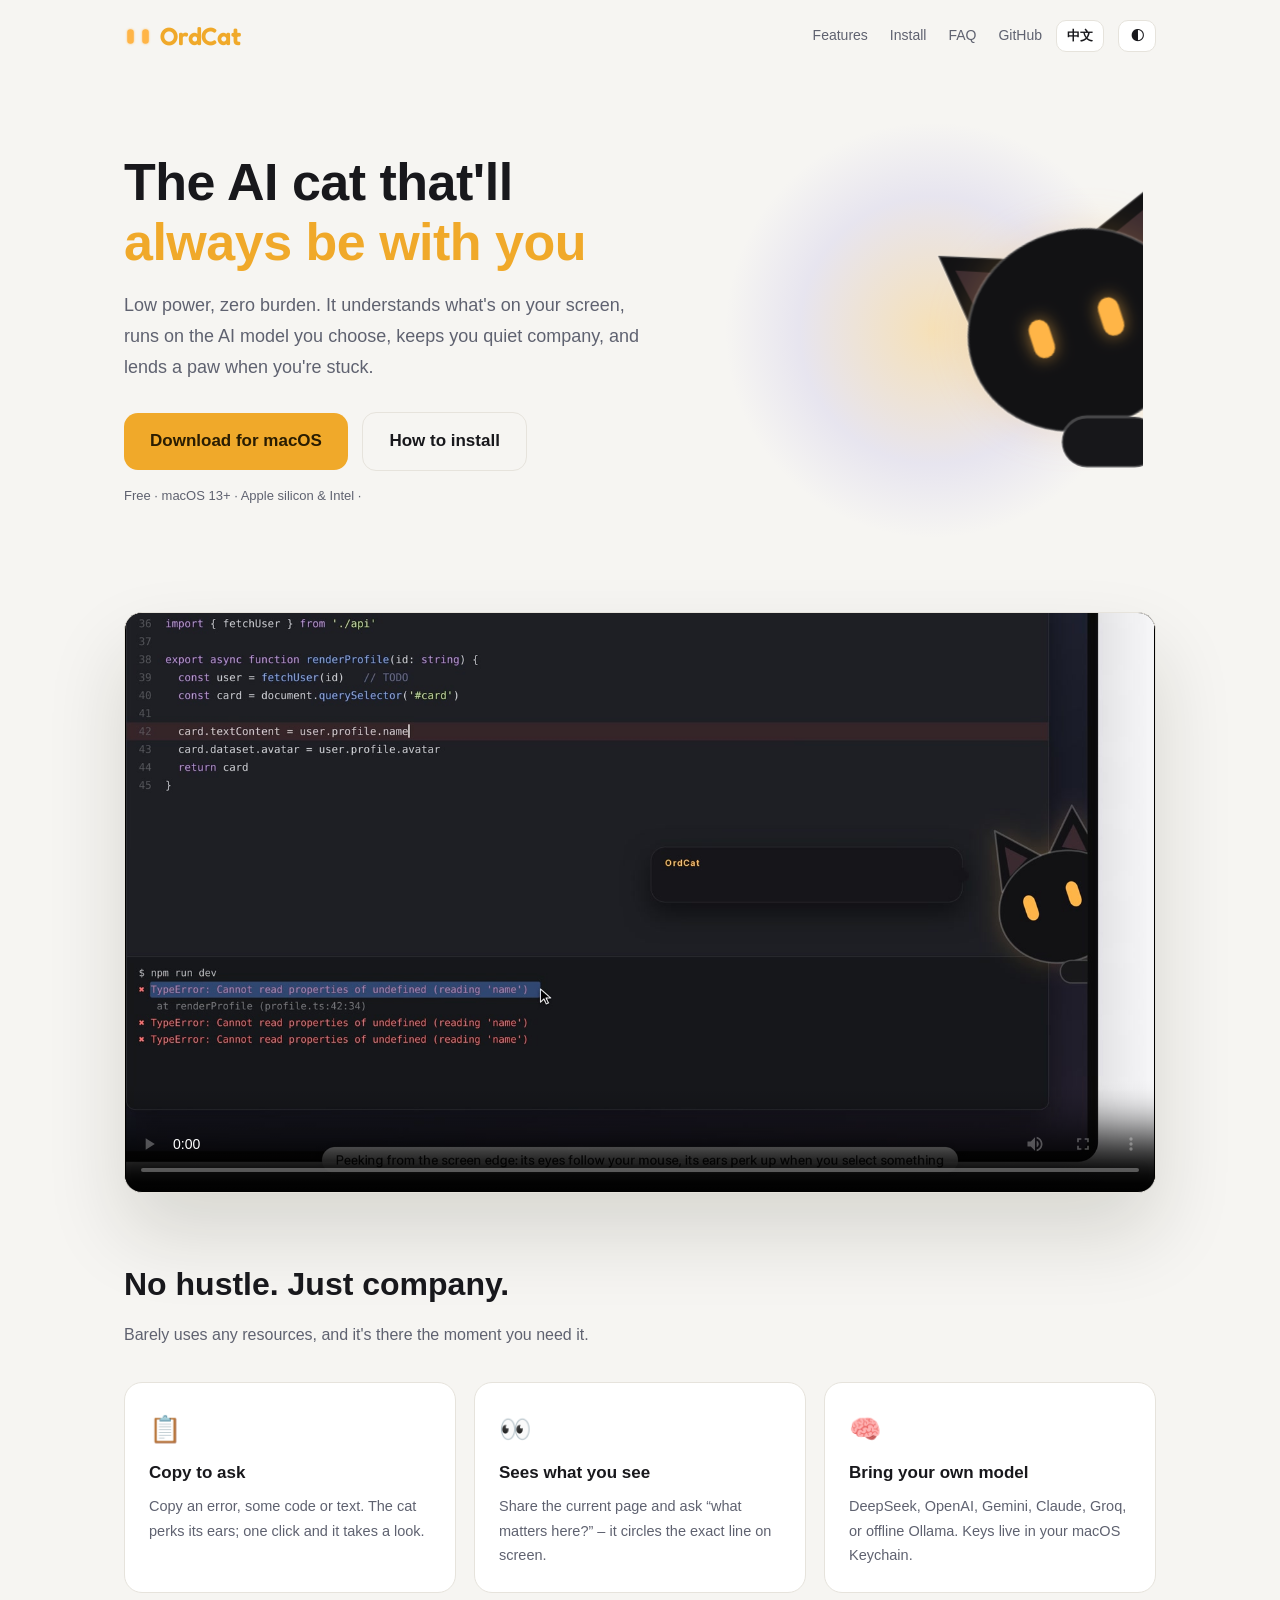
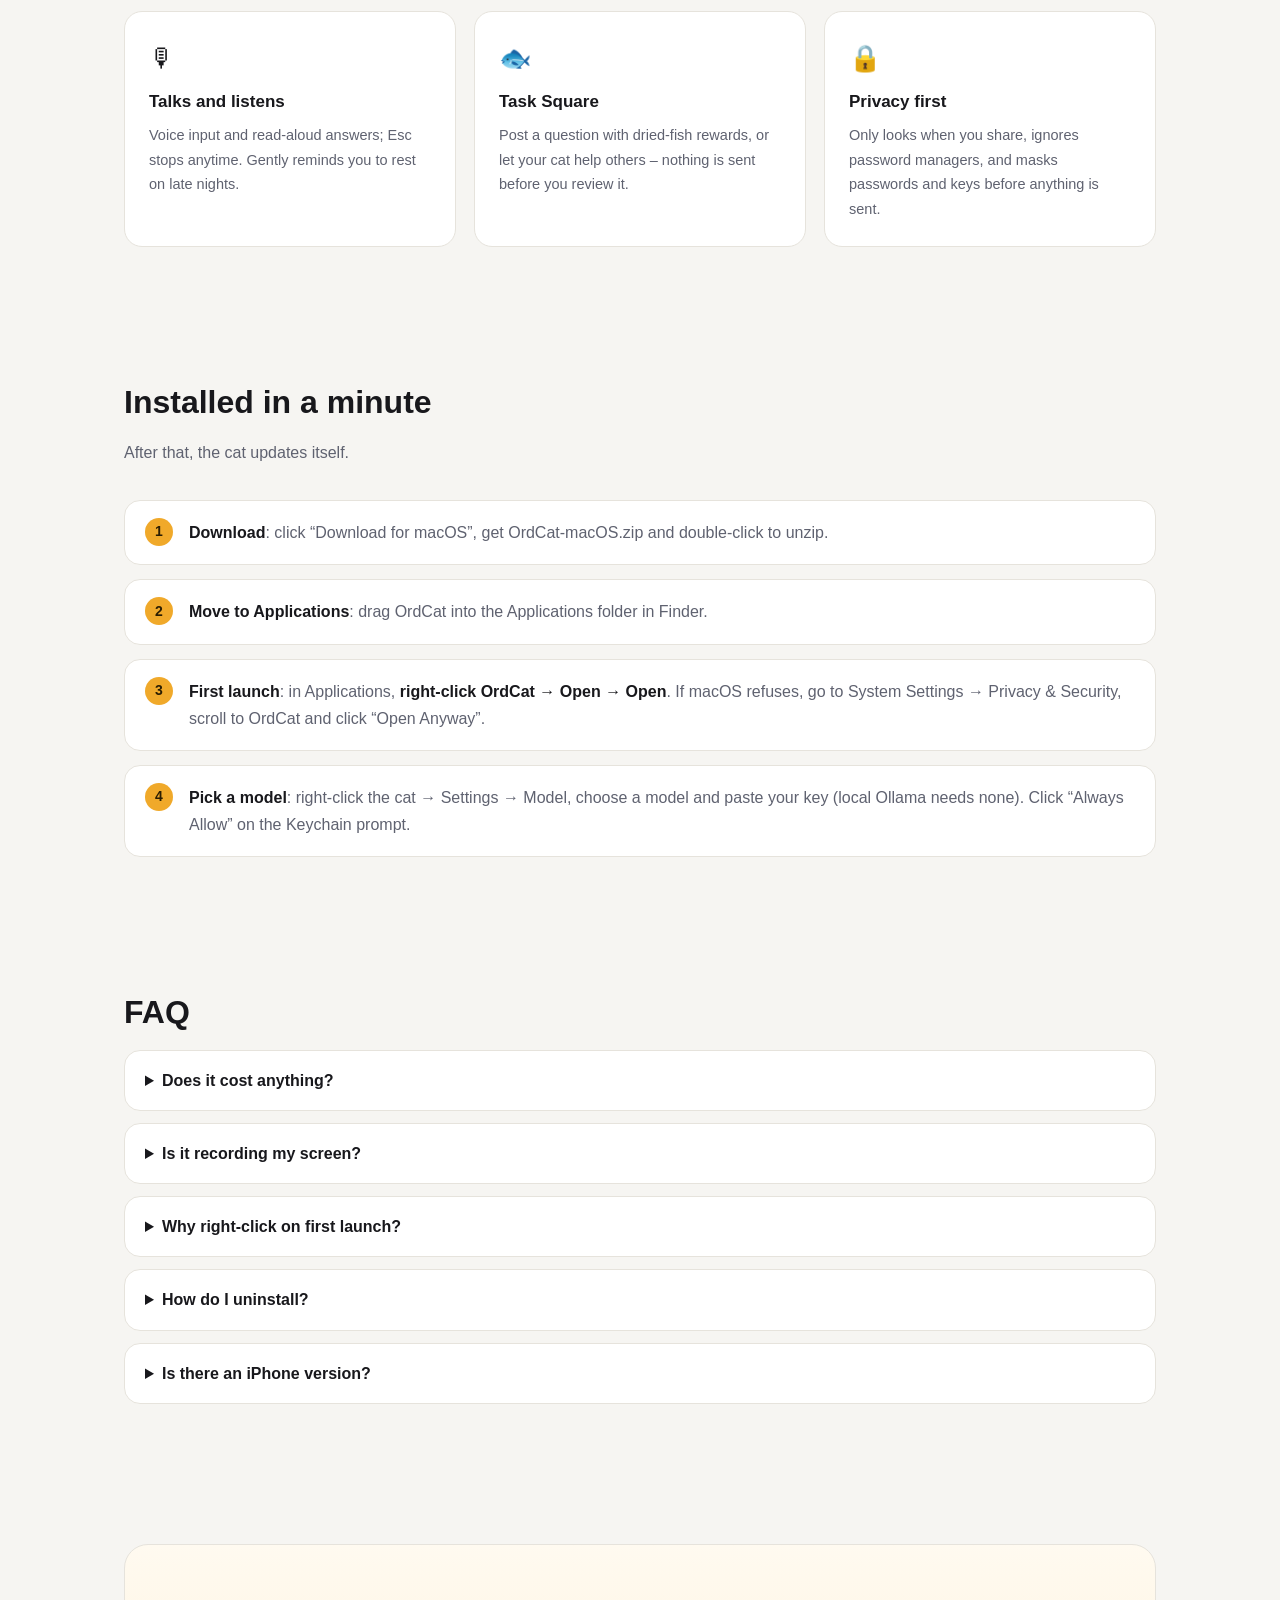
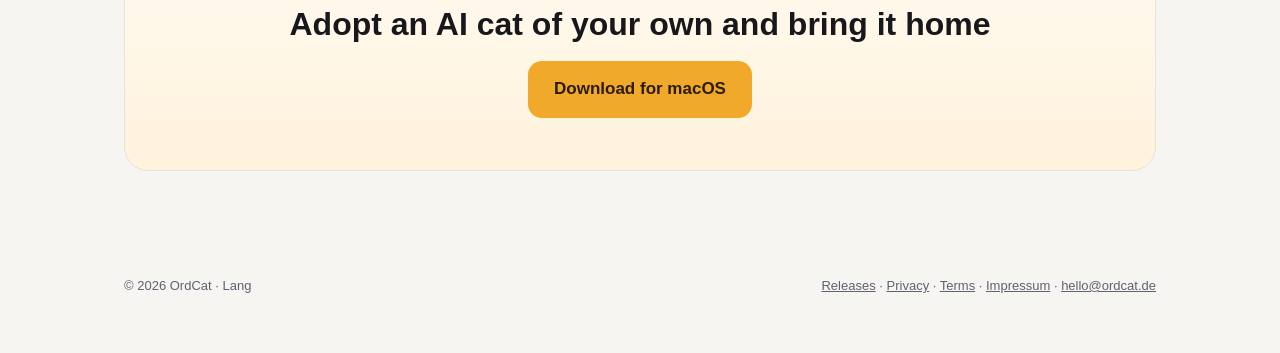
==== index.html @ ef7ad008 "Site: new zh section copy" ====
<!doctype html>
<html lang="zh-CN" data-theme="dark">
<head>
<meta charset="utf-8">
<meta name="viewport" content="width=device-width, initial-scale=1">
<title>OrdCat</title>
<meta name="description" content="OrdCat 序数猫是一只窝在 Mac 屏幕边上的 AI 小黑猫：低能耗、零负担，看你所看，用你自己的 AI 模型安静陪你。">
<link rel="icon" href="logo.svg" type="image/svg+xml"><link rel="icon" href="favicon.png" sizes="64x64">
<link rel="apple-touch-icon" href="icon.png">
<meta property="og:title" content="OrdCat">
<meta property="og:description" content="The AI cat that keeps you company. Low power, no burden, your own model.">
<meta property="og:image" content="https://ordcat.de/logo-1024.png">
<script src="theme.js"></script>
<style>
@font-face{font-family:Fredoka;src:url(fredoka.woff2) format("woff2");font-weight:300 700;font-display:swap}
@font-face{font-family:KuaiLe;src:url(kuaile-logo.woff2) format("woff2");font-display:swap}
:root,[data-theme=dark]{--bg:#0d0e14;--card:#161822;--line:#262938;--fg:#eceef5;--mute:#9aa0b4;--amber:#f5b53d;--ink:#1a1405;--shadow:rgba(0,0,0,.45);--cta1:#171a26;--cta2:#11121a;--glow1:rgba(245,181,61,.26);--glow2:rgba(120,110,190,.16)}
[data-theme=light]{--bg:#f6f5f2;--card:#ffffff;--line:#e6e3dc;--fg:#18181c;--mute:#5f6270;--amber:#f0a92a;--ink:#2a1d02;--shadow:rgba(30,25,10,.14);--cta1:#fffaf0;--cta2:#fff3dc;--glow1:rgba(245,181,61,.32);--glow2:rgba(140,130,220,.14)}
*{box-sizing:border-box}html{scroll-behavior:smooth}
body{margin:0;background:var(--bg);color:var(--fg);font:16px/1.7 -apple-system,BlinkMacSystemFont,"PingFang SC","Hiragino Sans GB","Microsoft YaHei",sans-serif;-webkit-font-smoothing:antialiased;transition:background .3s,color .3s}
a{color:inherit}
.wrap{max-width:1080px;margin:0 auto;padding:0 24px}
nav{display:flex;align-items:center;justify-content:space-between;height:72px}
.brand{display:flex;align-items:center;gap:10px;text-decoration:none}
.brand img{width:34px;height:34px;border-radius:9px}.brand img.eyes{width:auto;height:21px;border-radius:0;margin-right:-2px}
.brand .wm{font-family:Fredoka,sans-serif;font-weight:600;font-size:25px;color:var(--amber);letter-spacing:-.2px;line-height:1}
.brand .cn{font-family:KuaiLe,sans-serif;font-size:14px;color:var(--mute);letter-spacing:2px;margin-left:2px;line-height:1;padding-top:4px}
nav .links{display:flex;align-items:center}
nav .links a{color:var(--mute);text-decoration:none;margin-left:22px;font-size:14px}
nav .links a:hover{color:var(--fg)}
.tg{margin-left:14px;height:32px;min-width:38px;padding:0 10px;border-radius:10px;border:1px solid var(--line);background:var(--card);color:var(--fg);font:600 13px/30px -apple-system,sans-serif;cursor:pointer}
.tg:hover{border-color:var(--amber)}
.hero{display:grid;grid-template-columns:1.1fr .9fr;gap:40px;align-items:center;padding:48px 0 72px}
h1{font-size:52px;line-height:1.15;margin:0 0 18px;letter-spacing:-.5px}
h1 em{font-style:normal;color:var(--amber)}
.sub{color:var(--mute);font-size:18px;margin:0 0 30px;max-width:520px}
.btn{display:inline-flex;align-items:center;gap:10px;background:var(--amber);color:var(--ink);font-weight:700;padding:14px 26px;border-radius:14px;text-decoration:none;font-size:17px;transition:transform .15s}
.btn:hover{transform:translateY(-2px)}
.btn.ghost{background:transparent;color:var(--fg);border:1px solid var(--line);font-weight:600}
.meta{color:var(--mute);font-size:13px;margin-top:14px}
/* live cat — same geometry and colors as the app's CatView, peeking from the screen edge */
.stage{position:relative;justify-self:center;width:100%;max-width:420px;aspect-ratio:1;cursor:pointer;user-select:none;-webkit-user-select:none;clip-path:inset(-200px 0 -200px -400px)}
.stage:before{content:"";position:absolute;inset:0;border-radius:50%;background:radial-gradient(circle,var(--glow1) 0%,var(--glow2) 45%,transparent 70%)}
#cat{position:absolute;inset:0;width:100%;height:100%;overflow:visible}
#rig{will-change:transform}
#cat .ear{transition:transform .5s cubic-bezier(.3,1.7,.5,1)}
#earL{transform-origin:-44px -28px;transform:rotate(-20.63deg) scaleY(.8)}
#earR{transform-origin:44px -28px;transform:rotate(20.63deg) scaleY(.8)}
.perk #earL,.perk #earR{transform:rotate(0) scaleY(1.15)}
#excl{position:absolute;width:34px;height:34px;border-radius:50%;background:#ffb547;color:#000;font:900 22px/34px -apple-system,"SF Pro",system-ui,sans-serif;text-align:center;opacity:0;transform:scale(.4);transition:opacity .25s,transform .35s cubic-bezier(.3,1.7,.5,1)}
.perk #excl{opacity:1;transform:scale(1)}
#say{position:absolute;white-space:nowrap;background:rgba(22,22,26,.95);color:#fff;font-size:15px;padding:10px 16px;border-radius:14px;opacity:0;transform:translateY(8px);transition:all .3s;pointer-events:none;box-shadow:0 10px 30px rgba(0,0,0,.3),inset 0 0 0 1px rgba(255,255,255,.08)}
#say.on{opacity:1;transform:translateY(0)}
.shot{border-radius:18px;border:1px solid var(--line);width:100%;display:block;box-shadow:0 40px 80px var(--shadow)}
section{padding:64px 0}
.demo{display:block;width:100%;border-radius:18px;border:1px solid var(--line);background:#000;aspect-ratio:16/9}
h2{font-size:32px;margin:0 0 10px}
.lead{color:var(--mute);margin:0 0 34px}
.grid{display:grid;grid-template-columns:repeat(3,1fr);gap:18px}
.f{background:var(--card);border:1px solid var(--line);border-radius:18px;padding:24px}
.f b{display:block;font-size:17px;margin:8px 0 6px}
.f p{margin:0;color:var(--mute);font-size:14.5px}
.f .i{font-size:26px}
ol.steps{counter-reset:s;list-style:none;padding:0;margin:0;display:grid;gap:14px}
ol.steps li{counter-increment:s;background:var(--card);border:1px solid var(--line);border-radius:16px;padding:18px 20px 18px 64px;position:relative;color:var(--mute)}
ol.steps li b{color:var(--fg)}
ol.steps li:before{content:counter(s);position:absolute;left:20px;top:17px;width:28px;height:28px;border-radius:50%;background:var(--amber);color:var(--ink);font-weight:700;display:grid;place-items:center;font-size:14px}
details{background:var(--card);border:1px solid var(--line);border-radius:16px;padding:16px 20px;margin-bottom:12px}
summary{cursor:pointer;font-weight:600}
details p{color:var(--mute);margin:10px 0 0}
.cta{text-align:center;background:linear-gradient(180deg,var(--cta1),var(--cta2));border:1px solid var(--line);border-radius:24px;padding:52px 24px}
footer{color:var(--mute);font-size:13px;padding:40px 0 56px;display:flex;justify-content:space-between;flex-wrap:wrap;gap:12px}
footer a{color:var(--mute)}
@media(max-width:820px){.hero{grid-template-columns:1fr;text-align:center;padding-top:16px}.sub{margin-left:auto;margin-right:auto}.stage{max-width:300px;order:-1}h1{font-size:38px}.grid{grid-template-columns:1fr}nav .links a{display:none}.brand .cn{display:none}}
[data-lang=en] .cl-sub{display:none}
</style>
</head>
<body>
<div class="wrap">
<nav>
  <a class="brand" href="#"><img class="eyes" src="eyes.svg" alt="OrdCat"><span class="wm">OrdCat</span></a>
  <div class="links"><a href="#features" data-i="nav1">功能</a><a href="#install" data-i="nav2">安装</a><a href="#faq" data-i="nav3">常见问题</a><a href="https://github.com/langideas/OrdCat">GitHub</a>
    <button class="tg" id="langBtn" onclick="ocToggleLang()">EN</button><button class="tg" id="themeBtn" onclick="ocCycleTheme()">◐</button></div>
</nav>

<div class="hero">
  <div>
    <h1 data-i="h1">会永远陪伴你的<br><em>AI 小猫</em></h1>
    <p class="sub" data-i="sub">低能耗、零负担。它看得懂你屏幕上的内容，用你自己选的 AI 模型，安静地陪你、在你卡住的时候搭把手。</p>
    <a class="btn" href="https://github.com/langideas/OrdCat/releases/latest/download/OrdCat-macOS.zip" data-i="dl">下载 macOS 版</a>
    <a class="btn ghost" href="#install" style="margin-left:10px" data-i="how">怎么安装</a>
    <div class="meta"><span data-i="meta">免费 · macOS 13 及以上 · Apple 芯片和 Intel 都能用</span> · <span id="ver"></span></div>
  </div>
  <div class="stage" id="stage" aria-label="OrdCat">
    <svg id="cat" viewBox="0 0 300 300">
      <g id="rig">
        <g transform="translate(254 150)">
          <g transform="rotate(-18)">
            <g class="ear" id="earL"><polygon points="-74,-28 -58,-106 -14,-58" fill="#121214" stroke="rgba(255,255,255,.22)" stroke-width="2" stroke-linejoin="round"/><polygon points="-62,-40 -55,-86 -30,-58" fill="#3b2b30"/></g>
            <g class="ear" id="earR"><polygon points="74,-28 58,-106 14,-58" fill="#121214" stroke="rgba(255,255,255,.22)" stroke-width="2" stroke-linejoin="round"/><polygon points="62,-40 55,-86 30,-58" fill="#3b2b30"/></g>
            <ellipse cx="0" cy="0" rx="80" ry="72" fill="#121214" stroke="rgba(255,255,255,.22)" stroke-width="2" style="filter:drop-shadow(0 0 14px rgba(255,181,71,.22))"/>
            <rect id="eyeL" x="-34.5" y="-16" width="15" height="28" rx="7.5" fill="#ffb547" style="filter:drop-shadow(0 0 6px rgba(255,181,71,.6))"/>
            <rect id="eyeR" x="17.5" y="-16" width="15" height="28" rx="7.5" fill="#ffb547" style="filter:drop-shadow(0 0 6px rgba(255,181,71,.6))"/>
          </g>
          <rect x="-12" y="62" width="70" height="36" rx="18" fill="#17171a" stroke="rgba(255,255,255,.22)" stroke-width="2"/>
        </g>
      </g>
    </svg>
    <div id="excl">!</div>
    <div id="say"></div>
  </div>
</div>

<video id="demoVid" class="shot demo" controls playsinline preload="none" poster="demo-zh.jpg"></video>
<script>(function(){var v=document.getElementById('demoVid');window.ocDemoSrc=function(l){return 'OrdCat-demo-'+l+((Math.min(screen.width,screen.height)<900||window.innerWidth<900)?'-1080':'')+'.mp4'};var l=(document.documentElement.lang||'zh').indexOf('en')===0?'en':'zh';v.setAttribute('poster','demo-'+l+'.jpg');v.setAttribute('src',ocDemoSrc(l))})()</script>

<section id="features">
  <h2 data-i="fh">不卷效率 只懂陪伴</h2>
  <p class="lead" data-i="fl">想要的技能它都会 需要的时候它都在</p>
  <div class="grid">
    <div class="f"><span class="i">📋</span><b data-i="f1t">复制就能问</b><p data-i="f1">复制一段报错、代码或文字，小猫竖起耳朵，点一下就帮你看看。</p></div>
    <div class="f"><span class="i">👀</span><b data-i="f2t">看你所看</b><p data-i="f2">把当前页面分享给小猫，问「重点是什么」，它会在屏幕上圈出对应的那一行。</p></div>
    <div class="f"><span class="i">🧠</span><b data-i="f3t">模型你来选</b><p data-i="f3">DeepSeek、OpenAI、Gemini、Claude、Groq，或本地离线的 Ollama，Key 存在系统钥匙串里。</p></div>
    <div class="f"><span class="i">🎙</span><b data-i="f4t">能说会听</b><p data-i="f4">语音输入、朗读回答，Esc 随时停下。熬夜和久坐时会轻声提醒你休息。</p></div>
    <div class="f"><span class="i">🐟</span><b data-i="f5t">任务广场</b><p data-i="f5">把问题发到广场，用小鱼干当奖励；也能让你的小猫帮别人解题，答案你看过才交。</p></div>
    <div class="f"><span class="i">🔒</span><b data-i="f6t">隐私优先</b><p data-i="f6">只在你分享时才看页面，忽略密码管理器的内容，发出去之前自动给密码和 Key 打码。</p></div>
  </div>
</section>

<section id="install">
  <h2 data-i="ih">安装只要一分钟</h2>
  <p class="lead" data-i="il">装好以后，有新版本小猫会自己更新。</p>
  <ol class="steps">
    <li data-i="s1"><b>下载</b>：点上面的「下载 macOS 版」，得到 OrdCat-macOS.zip，双击解压。</li>
    <li data-i="s2"><b>拖进「应用程序」</b>：把 OrdCat 拖到 Finder 左边的「应用程序」文件夹。</li>
    <li data-i="s3"><b>第一次打开</b>：在「应用程序」里<b>右键 OrdCat → 打开 → 打开</b>。如果提示无法打开，去 系统设置 → 隐私与安全性，往下找到 OrdCat，点「仍要打开」。</li>
    <li data-i="s4"><b>设置模型</b>：右键小猫 → 设置 → 模型，选一个模型、填上 Key（本地 Ollama 不需要 Key）。弹出钥匙串提示时点「始终允许」。</li>
  </ol>
</section>

<section id="faq">
  <h2 data-i="qh">常见问题</h2>
  <details><summary data-i="q1">要花钱吗？</summary><p data-i="a1">OrdCat 本身免费。用云端模型的话，按你自己在模型平台的账号计费；用本地 Ollama 完全免费。</p></details>
  <details><summary data-i="q2">它会一直录屏吗？</summary><p data-i="a2">不会。小猫平时不截屏、不录音，只有你主动分享页面时才读取内容。</p></details>
  <details><summary data-i="q3">为什么第一次打开要右键？</summary><p data-i="a3">OrdCat 还没有经过苹果公证，macOS 会多问一句。右键打开一次之后就和普通应用一样了。</p></details>
  <details><summary data-i="q4">怎么卸载？</summary><p data-i="a4">退出 OrdCat（菜单栏 🐈‍⬛ → 退出），把「应用程序」里的 OrdCat 拖进废纸篓即可。</p></details>
  <details><summary data-i="q5">有 iPhone 版吗？</summary><p data-i="a5">在计划中，灵动岛里的小猫会晚一点和大家见面。</p></details>
</section>

<section>
  <div class="cta">
    <h2 data-i="ch">领养一只属于你的 AI 小猫回家</h2>
    <p class="lead cl-sub" data-i="cl">Adopt an AI cat of your own and bring it home.</p>
    <a class="btn" href="https://github.com/langideas/OrdCat/releases/latest/download/OrdCat-macOS.zip" data-i="dl">下载 macOS 版</a>
  </div>
</section>

<footer>
  <span>© 2026 OrdCat · Lang</span>
  <span><a href="https://github.com/langideas/OrdCat/releases" data-i="ft1">更新记录</a> · <a href="privacy.html" data-i="ft2">隐私政策</a> · <a href="terms.html" data-i="ft3">用户协议</a> · <a href="impressum.html">Impressum</a> · <a href="mailto:hello@ordcat.de">hello@ordcat.de</a></span>
</footer>
</div>
<script>
window.OC_I18N={
 __title:"OrdCat",
 __desc:"OrdCat is an AI cat that lives at the edge of your Mac screen: low power, no burden, sees what you see, and keeps you company with the AI model you choose.",
 nav1:"Features",nav2:"Install",nav3:"FAQ",
 h1:"The AI cat that'll<br><em>always be with you</em>",
 sub:"Low power, zero burden. It understands what's on your screen, runs on the AI model you choose, keeps you quiet company, and lends a paw when you're stuck.",
 dl:"Download for macOS",how:"How to install",
 meta:"Free · macOS 13+ · Apple silicon &amp; Intel",
 shotalt:"After you copy an error, the cat offers a hint from the edge of the screen",
 fh:"No hustle. Just company.",fl:"Barely uses any resources, and it's there the moment you need it.",
 f1t:"Copy to ask",f1:"Copy an error, some code or text. The cat perks its ears; one click and it takes a look.",
 f2t:"Sees what you see",f2:"Share the current page and ask “what matters here?” – it circles the exact line on screen.",
 f3t:"Bring your own model",f3:"DeepSeek, OpenAI, Gemini, Claude, Groq, or offline Ollama. Keys live in your macOS Keychain.",
 f4t:"Talks and listens",f4:"Voice input and read-aloud answers; Esc stops anytime. Gently reminds you to rest on late nights.",
 f5t:"Task Square",f5:"Post a question with dried-fish rewards, or let your cat help others – nothing is sent before you review it.",
 f6t:"Privacy first",f6:"Only looks when you share, ignores password managers, and masks passwords and keys before anything is sent.",
 ih:"Installed in a minute",il:"After that, the cat updates itself.",
 s1:"<b>Download</b>: click “Download for macOS”, get OrdCat-macOS.zip and double-click to unzip.",
 s2:"<b>Move to Applications</b>: drag OrdCat into the Applications folder in Finder.",
 s3:"<b>First launch</b>: in Applications, <b>right-click OrdCat → Open → Open</b>. If macOS refuses, go to System Settings → Privacy &amp; Security, scroll to OrdCat and click “Open Anyway”.",
 s4:"<b>Pick a model</b>: right-click the cat → Settings → Model, choose a model and paste your key (local Ollama needs none). Click “Always Allow” on the Keychain prompt.",
 qh:"FAQ",
 q1:"Does it cost anything?",a1:"OrdCat is free. Cloud models bill through your own provider account; local Ollama is completely free.",
 q2:"Is it recording my screen?",a2:"No. The cat doesn't capture your screen or audio in the background – it only reads a page when you share it.",
 q3:"Why right-click on first launch?",a3:"OrdCat isn't notarized by Apple yet, so macOS asks once. After that it opens like any other app.",
 q4:"How do I uninstall?",a4:"Quit OrdCat (menu bar 🐈‍⬛ → Quit) and drag OrdCat from Applications to the Trash.",
 q5:"Is there an iPhone version?",a5:"It's planned – the cat in your Dynamic Island is coming a little later.",
 ch:"Adopt an AI cat of your own and bring it home",
 cl:"领养一只属于你的 AI 小猫回家",
 ft1:"Releases",ft2:"Privacy",ft3:"Terms"
};
// version
fetch('https://api.github.com/repos/langideas/OrdCat/releases/latest').then(r=>r.json()).then(j=>{if(j.tag_name){window._ver=j.tag_name;setVer()}}).catch(()=>{});
function setVer(){var v=document.getElementById('ver');if(!window._ver){v.textContent='';return}v.textContent=(ocLang()==='zh'?'最新 ':'latest ')+window._ver}
document.addEventListener('oc-lang',setVer);

// live cat: same as the app — peeks in from the edge, blinks, eyes follow the pointer (max 9/7 in the cat's frame),
// leans out 22 on hover, ears perk (rotate 0, scaleY 1.15) with "!" on hover / text selection / click
(function(){
  var st=document.getElementById('stage'),svg=document.getElementById('cat'),rig=document.getElementById('rig'),
      eL=document.getElementById('eyeL'),eR=document.getElementById('eyeR'),say=document.getElementById('say'),ex=document.getElementById('excl'),
      hero=document.querySelector('.hero');
  var ox=0,oy=0,tx=0,ty=0,blink=1,perkT=0,sayT=0,hover=false,K=1;
  var px=260,pv=0,ptarget=0; // rig translation (cat units), spring
  var T=18*Math.PI/180;
  var lines={zh:['喵？要我帮你看看吗','我在呢 🐾','今天也辛苦啦','选中文字我就竖耳朵 👂','记得喝口水 🍵'],
             en:['Meow? Need a paw?','I\'m here 🐾','You did great today','Select text and my ears perk up 👂','Sip some water 🍵']};
  function fit(){K=st.clientWidth/300}
  addEventListener('resize',fit);fit();
  function headXY(){var r=svg.getBoundingClientRect();return[r.left+(254+px)*K,r.top+150*K]}
  function place(){var h=headXY(),s=st.getBoundingClientRect();
    ex.style.left=(h[0]-s.left-112*K-17)+'px';ex.style.top=(h[1]-s.top-100*K-17)+'px';
    say.style.right=(s.right-h[0]+120*K)+'px';say.style.top=(h[1]-s.top-20)+'px'}
  function perk(ms){perkT=Math.max(perkT,performance.now()+ms)}
  function speak(){var l=lines[ocLang()]||lines.zh;say.textContent=l[Math.floor(Math.random()*l.length)];say.classList.add('on');sayT=performance.now()+2600;perk(2600)}
  addEventListener('pointermove',function(e){
    var h=headXY(),vx=(e.clientX-h[0])/K,vy=(e.clientY-h[1])/K;
    var lx=vx*Math.cos(T)-vy*Math.sin(T),ly=vx*Math.sin(T)+vy*Math.cos(T); // into the tilted cat's frame
    var d=Math.max(1,Math.hypot(lx,ly)),g=Math.min(1,d/250);tx=lx/d*9*g;ty=ly/d*7*g;
  });
  st.addEventListener('pointerenter',function(){hover=true});
  st.addEventListener('pointerleave',function(){hover=false});
  st.addEventListener('click',speak);
  document.addEventListener('selectionchange',function(){var s=String(getSelection()||'').trim();if(s.length>1)perk(1800)});
  function blinkOnce(){var t0=performance.now();(function b(){var k=(performance.now()-t0)/160;blink=k<1?Math.abs(1-2*k)*.85+.15:1;if(k<1)requestAnimationFrame(b)})()}
  (function sch(){setTimeout(function(){blinkOnce();if(Math.random()<.25)setTimeout(blinkOnce,260);sch()},2200+Math.random()*3800)})();
  var last=performance.now();
  (function loop(now){
    var dt=Math.min(.05,(now-last)/1000);last=now;
    ptarget=hover?-22:0; // spring like CASpringAnimation (damping ~12)
    var acc=170*(ptarget-px)-14*pv;pv+=acc*dt;px+=pv*dt;
    rig.setAttribute('transform','translate('+px.toFixed(2)+' 0)');
    ox+=(tx-ox)*.2;oy+=(ty-oy)*.2;
    var perked=hover||now<perkT;st.classList.toggle('perk',perked);
    var sy=blink*(perked?1.15:1);
    [eL,eR].forEach(function(e,i){var cx=i?25:-27;e.setAttribute('transform','translate('+ox.toFixed(2)+' '+oy.toFixed(2)+') translate('+cx+' -2) scale(1 '+sy.toFixed(3)+') translate('+(-cx)+' 2)')});
    if(now>sayT)say.classList.remove('on');
    place();
    requestAnimationFrame(loop);
  })(last);
})();
</script>
<script>
document.addEventListener('oc-lang',function(e){var v=document.getElementById('demoVid');if(!v)return;var l=e.detail==='en'?'en':'zh';var src=window.ocDemoSrc?ocDemoSrc(l):'OrdCat-demo-'+l+'.mp4';if(v.getAttribute('src')!==src){v.pause();v.setAttribute('poster','demo-'+l+'.jpg');v.setAttribute('src',src);v.load()}});
</script>
</body>
</html>
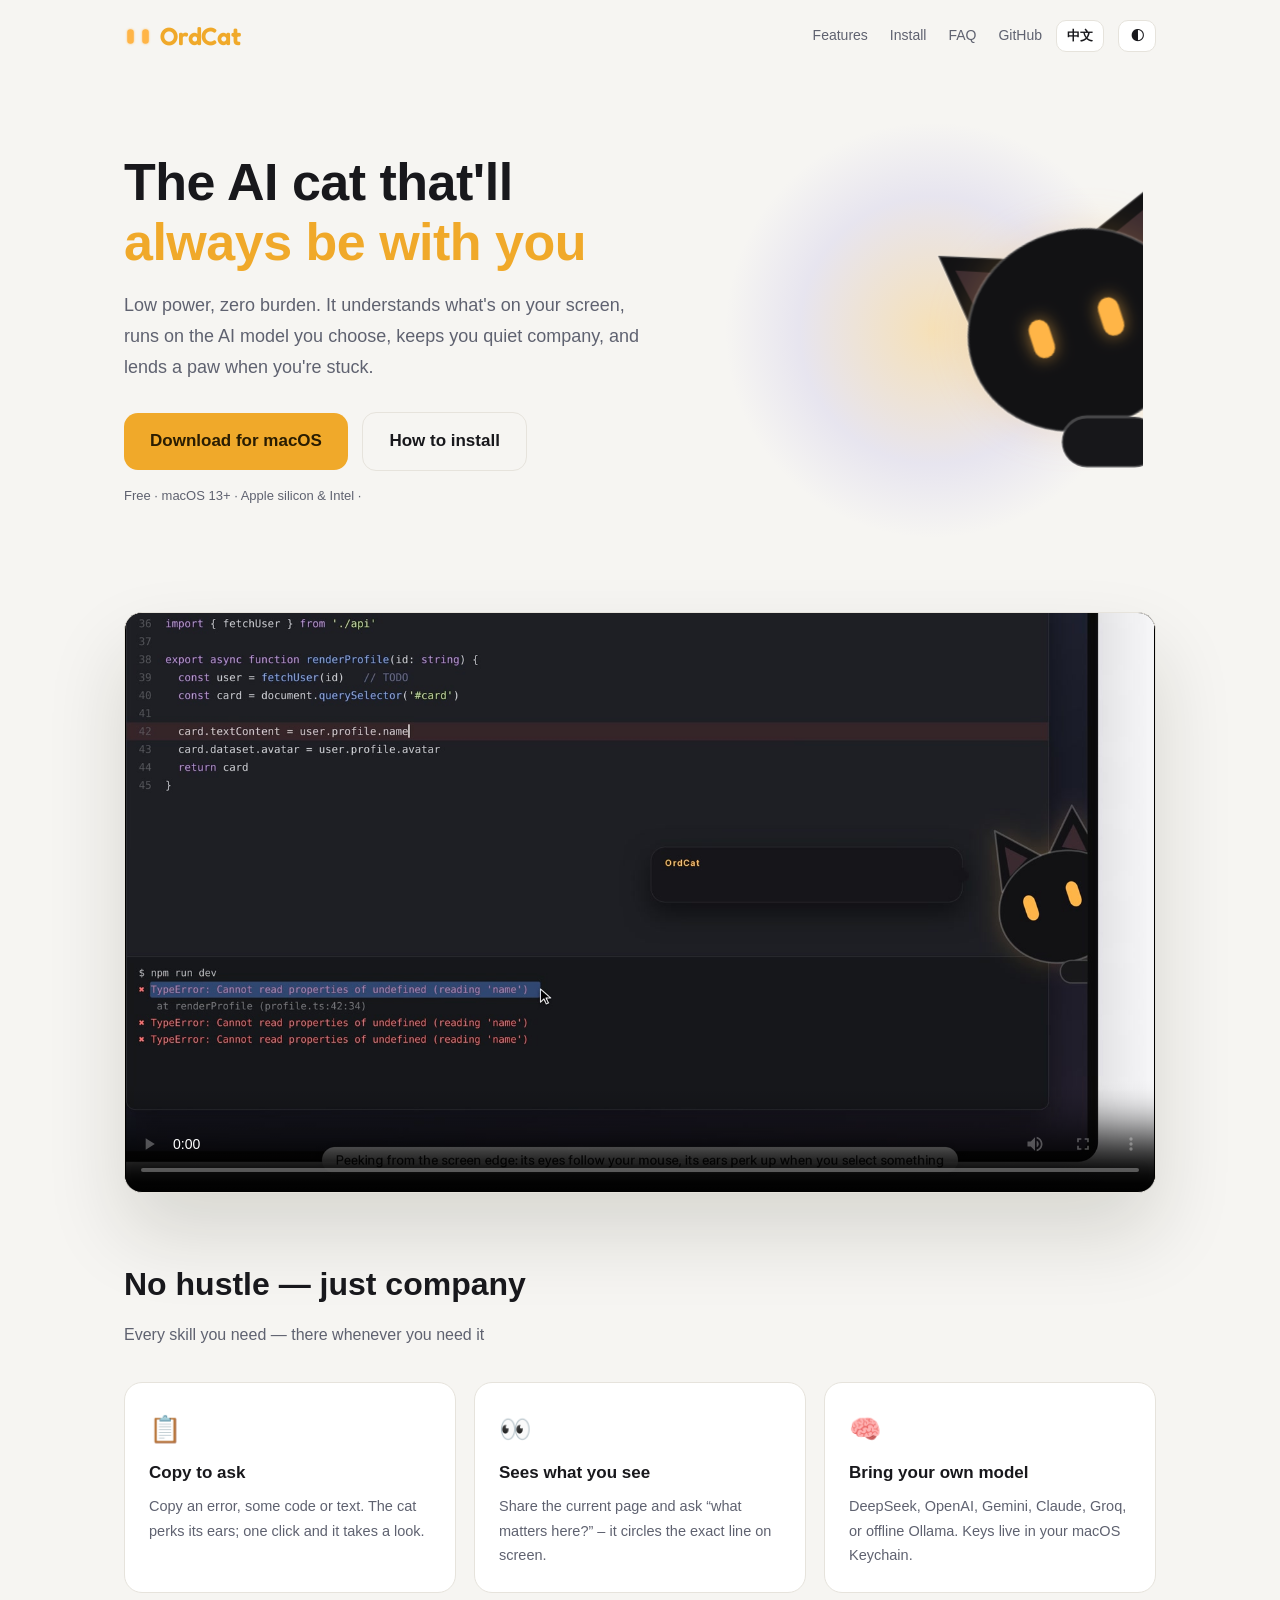
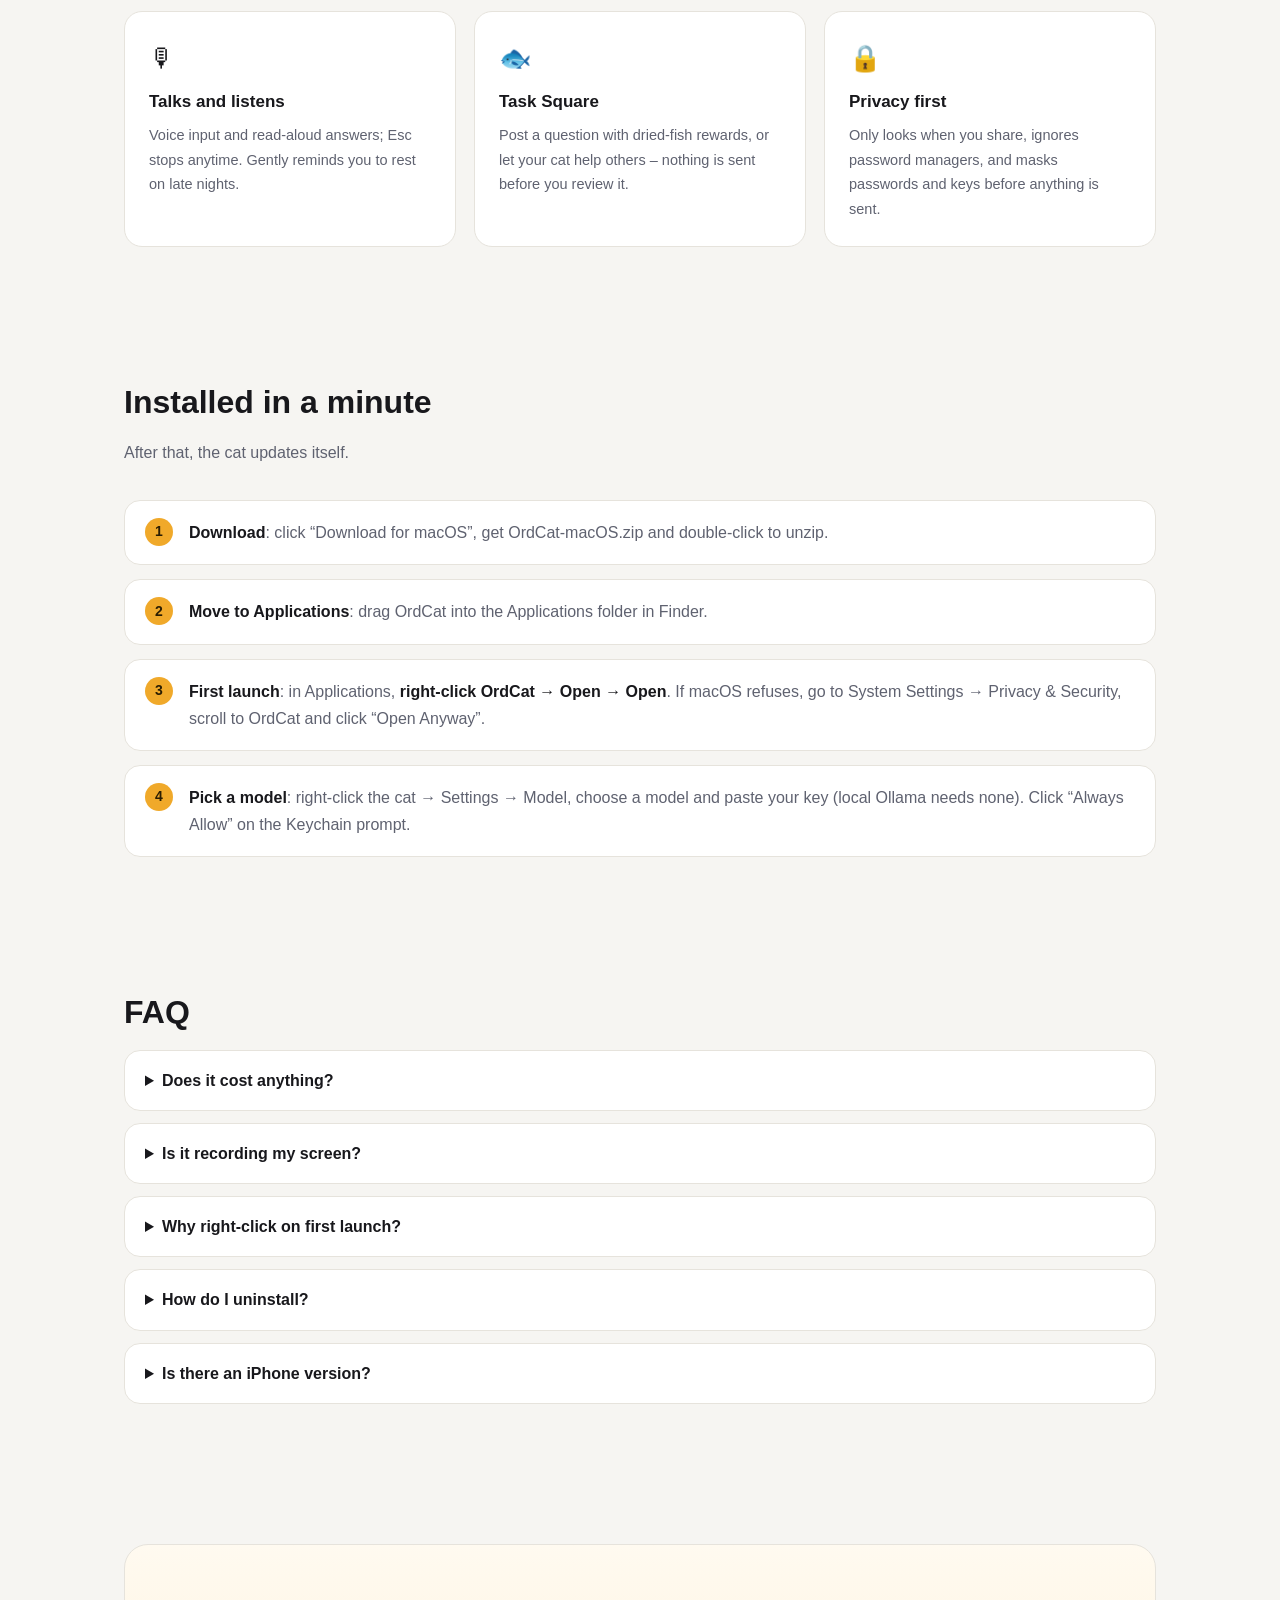
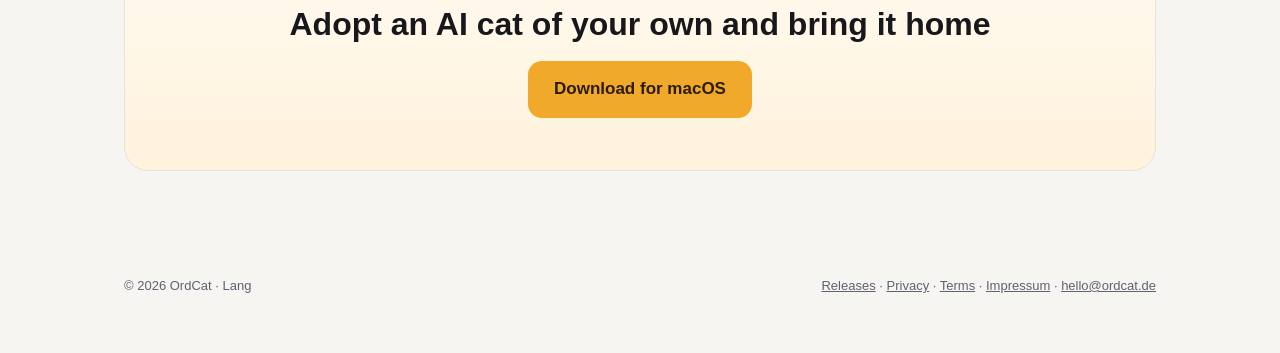
==== commit 42824295: "Site: EN copy matches new zh" ====
--- a/index.html
+++ b/index.html
@@ -170,7 +170,7 @@
  dl:"Download for macOS",how:"How to install",
  meta:"Free · macOS 13+ · Apple silicon &amp; Intel",
  shotalt:"After you copy an error, the cat offers a hint from the edge of the screen",
- fh:"No hustle. Just company.",fl:"Barely uses any resources, and it's there the moment you need it.",
+ fh:"No hustle — just company",fl:"Every skill you need — there whenever you need it",
  f1t:"Copy to ask",f1:"Copy an error, some code or text. The cat perks its ears; one click and it takes a look.",
  f2t:"Sees what you see",f2:"Share the current page and ask “what matters here?” – it circles the exact line on screen.",
  f3t:"Bring your own model",f3:"DeepSeek, OpenAI, Gemini, Claude, Groq, or offline Ollama. Keys live in your macOS Keychain.",
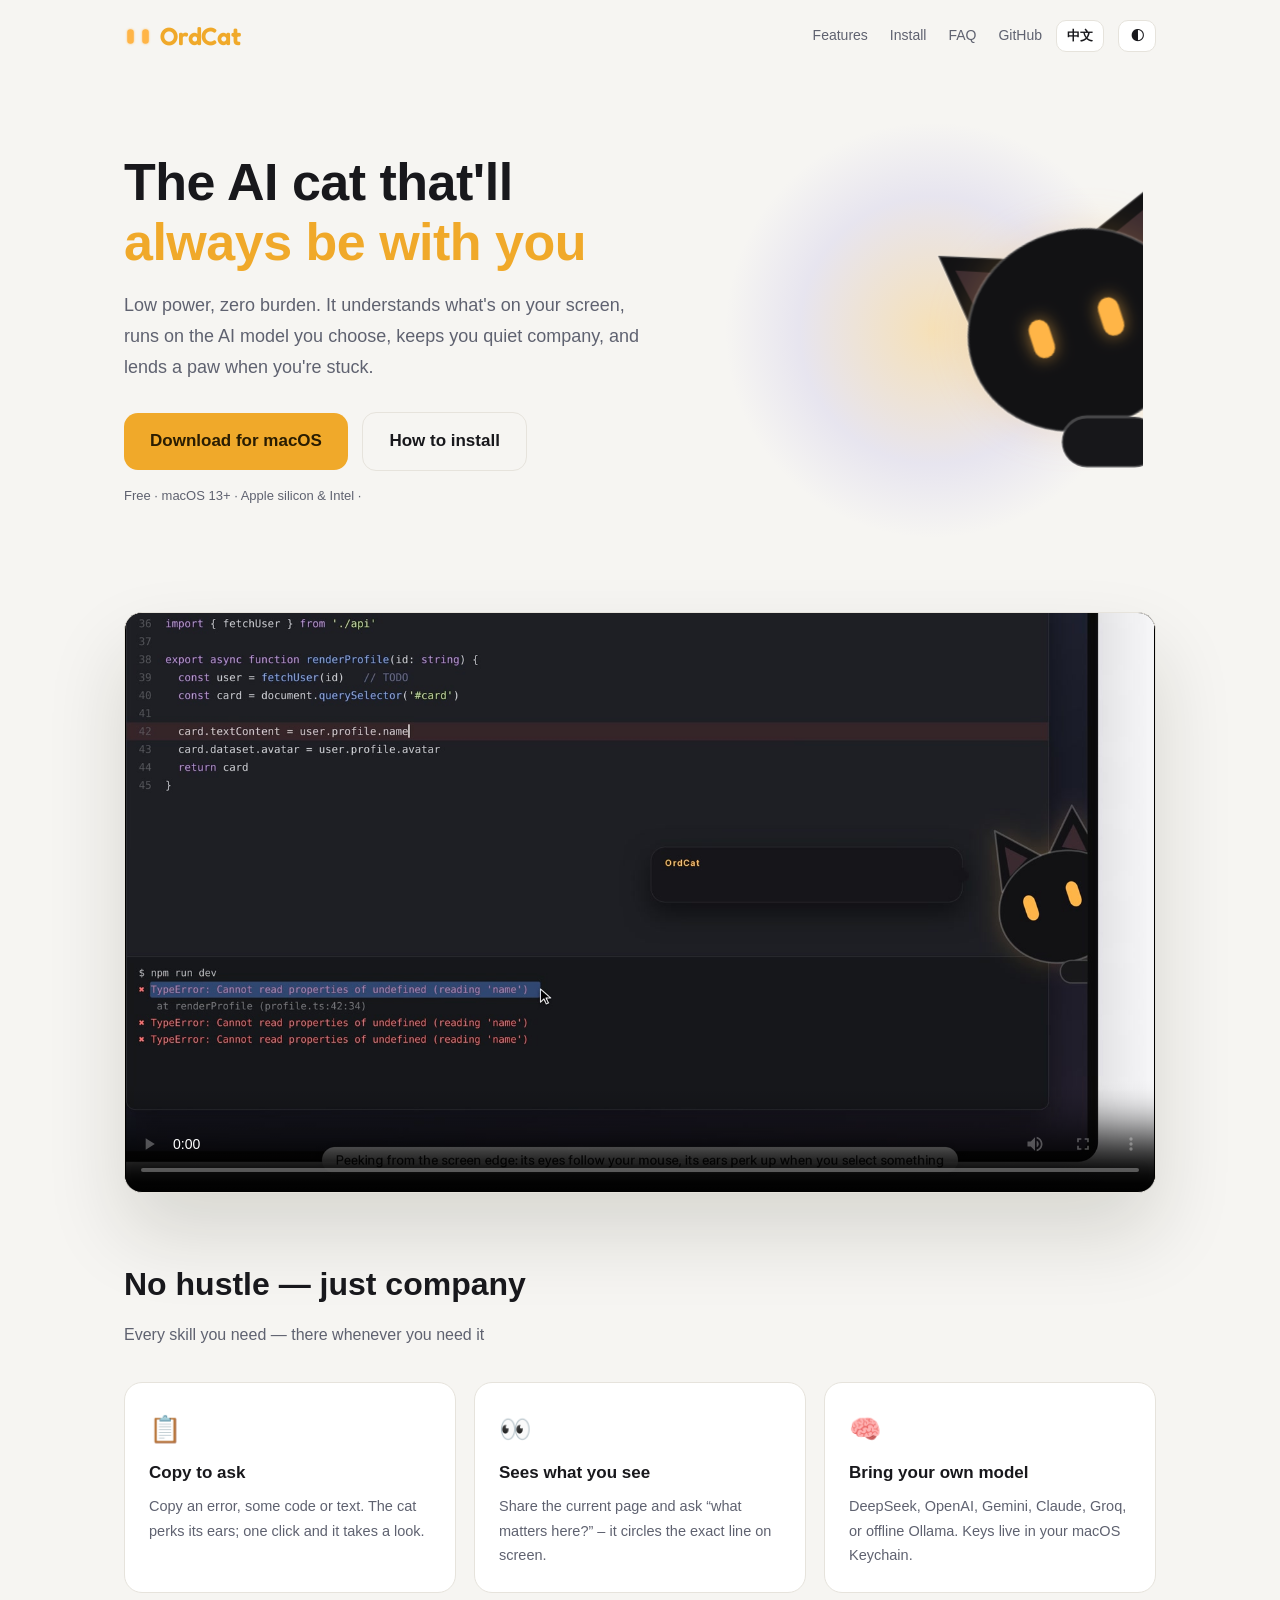
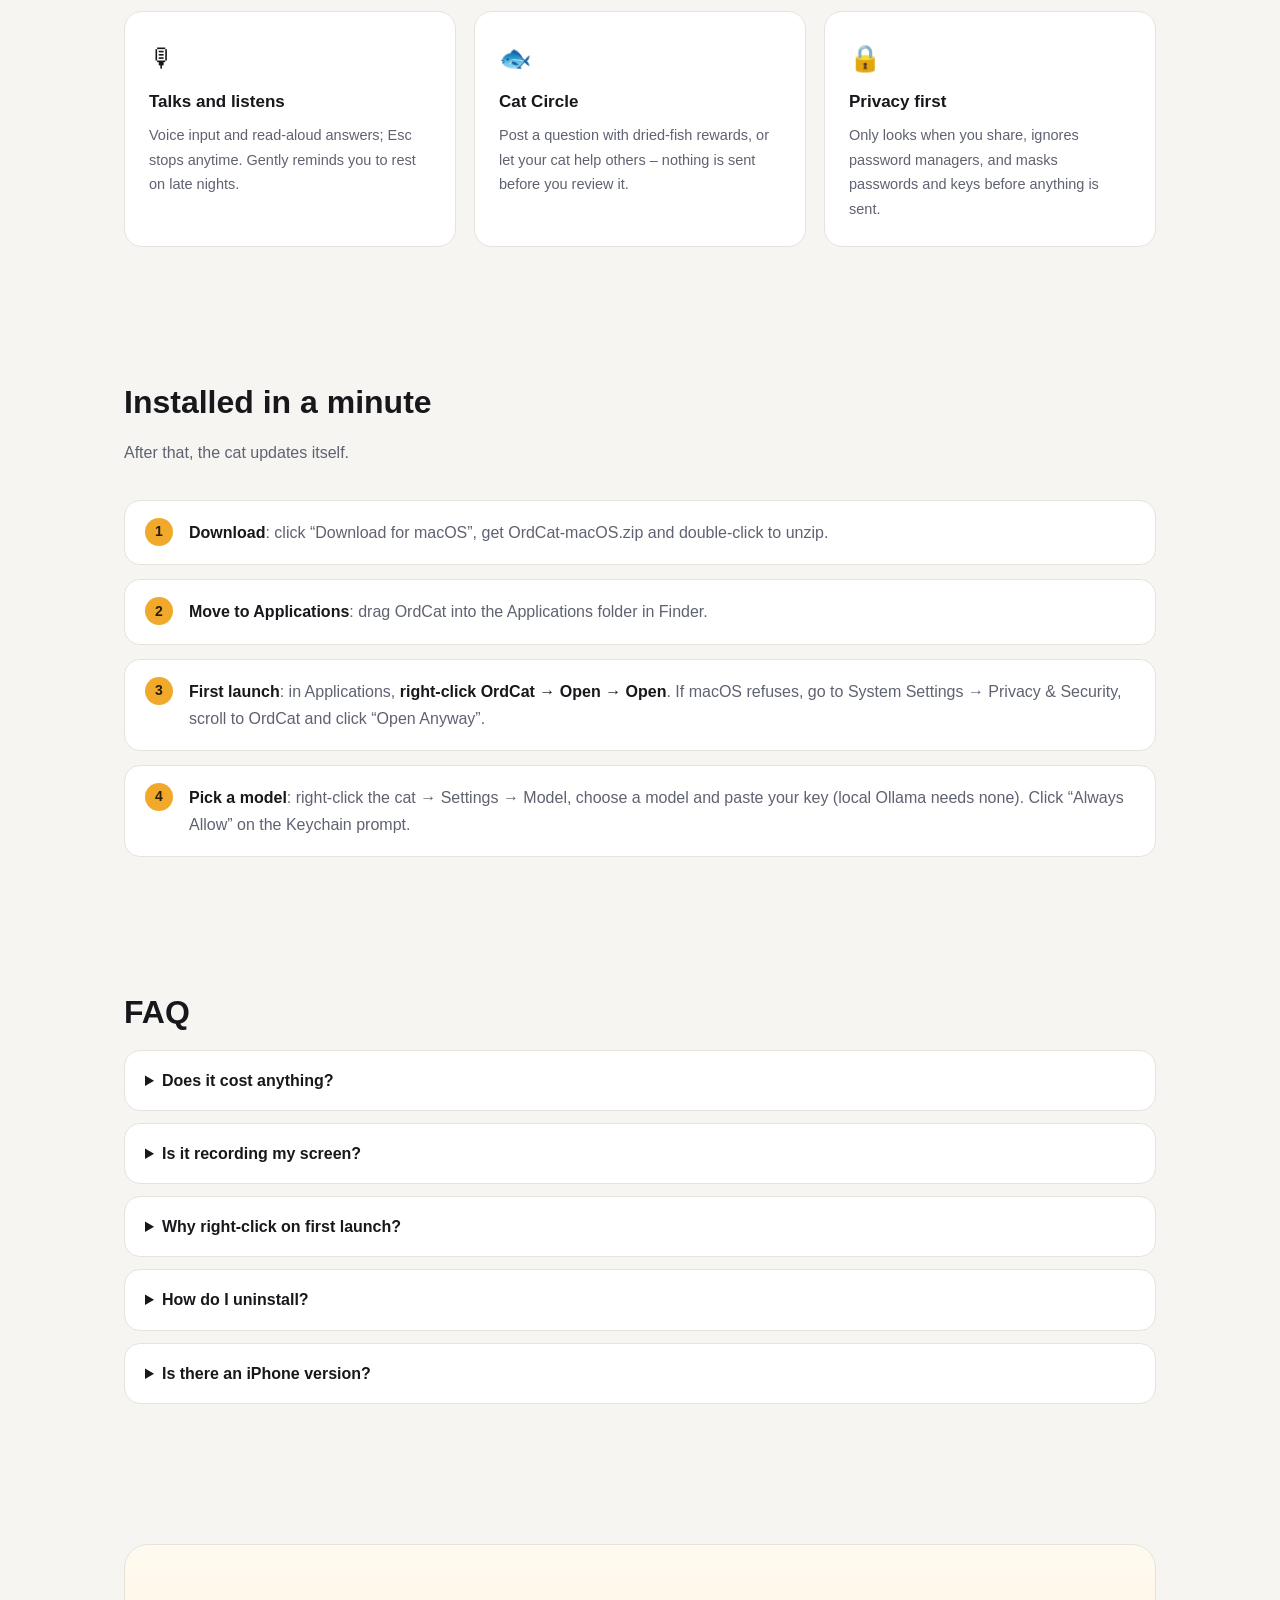
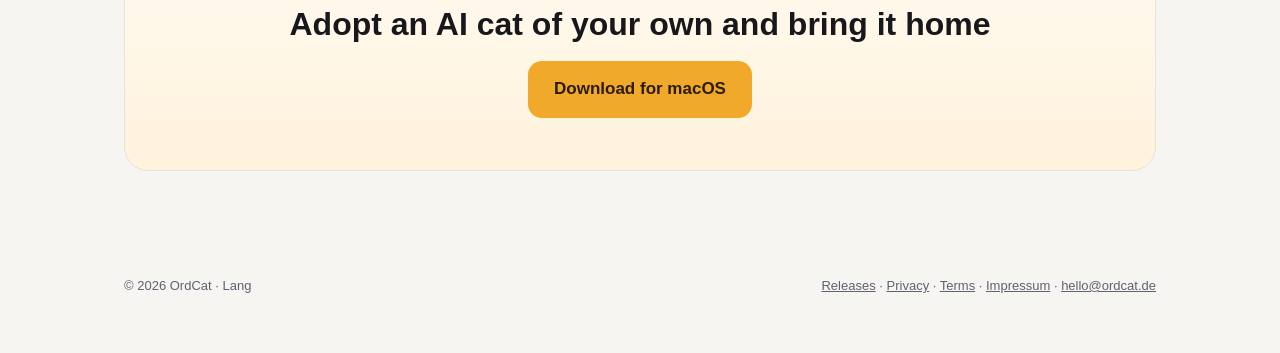
==== commit 800c69b1: "Site: 任务广场 → 猫帮圈 / Cat Circle" ====
--- a/index.html
+++ b/index.html
@@ -122,7 +122,7 @@
     <div class="f"><span class="i">👀</span><b data-i="f2t">看你所看</b><p data-i="f2">把当前页面分享给小猫，问「重点是什么」，它会在屏幕上圈出对应的那一行。</p></div>
     <div class="f"><span class="i">🧠</span><b data-i="f3t">模型你来选</b><p data-i="f3">DeepSeek、OpenAI、Gemini、Claude、Groq，或本地离线的 Ollama，Key 存在系统钥匙串里。</p></div>
     <div class="f"><span class="i">🎙</span><b data-i="f4t">能说会听</b><p data-i="f4">语音输入、朗读回答，Esc 随时停下。熬夜和久坐时会轻声提醒你休息。</p></div>
-    <div class="f"><span class="i">🐟</span><b data-i="f5t">任务广场</b><p data-i="f5">把问题发到广场，用小鱼干当奖励；也能让你的小猫帮别人解题，答案你看过才交。</p></div>
+    <div class="f"><span class="i">🐟</span><b data-i="f5t">猫帮圈</b><p data-i="f5">把问题发到猫帮圈，用小鱼干当奖励；也能让你的小猫帮别人解题，答案你看过才交。</p></div>
     <div class="f"><span class="i">🔒</span><b data-i="f6t">隐私优先</b><p data-i="f6">只在你分享时才看页面，忽略密码管理器的内容，发出去之前自动给密码和 Key 打码。</p></div>
   </div>
 </section>
@@ -175,7 +175,7 @@
  f2t:"Sees what you see",f2:"Share the current page and ask “what matters here?” – it circles the exact line on screen.",
  f3t:"Bring your own model",f3:"DeepSeek, OpenAI, Gemini, Claude, Groq, or offline Ollama. Keys live in your macOS Keychain.",
  f4t:"Talks and listens",f4:"Voice input and read-aloud answers; Esc stops anytime. Gently reminds you to rest on late nights.",
- f5t:"Task Square",f5:"Post a question with dried-fish rewards, or let your cat help others – nothing is sent before you review it.",
+ f5t:"Cat Circle",f5:"Post a question with dried-fish rewards, or let your cat help others – nothing is sent before you review it.",
  f6t:"Privacy first",f6:"Only looks when you share, ignores password managers, and masks passwords and keys before anything is sent.",
  ih:"Installed in a minute",il:"After that, the cat updates itself.",
  s1:"<b>Download</b>: click “Download for macOS”, get OrdCat-macOS.zip and double-click to unzip.",
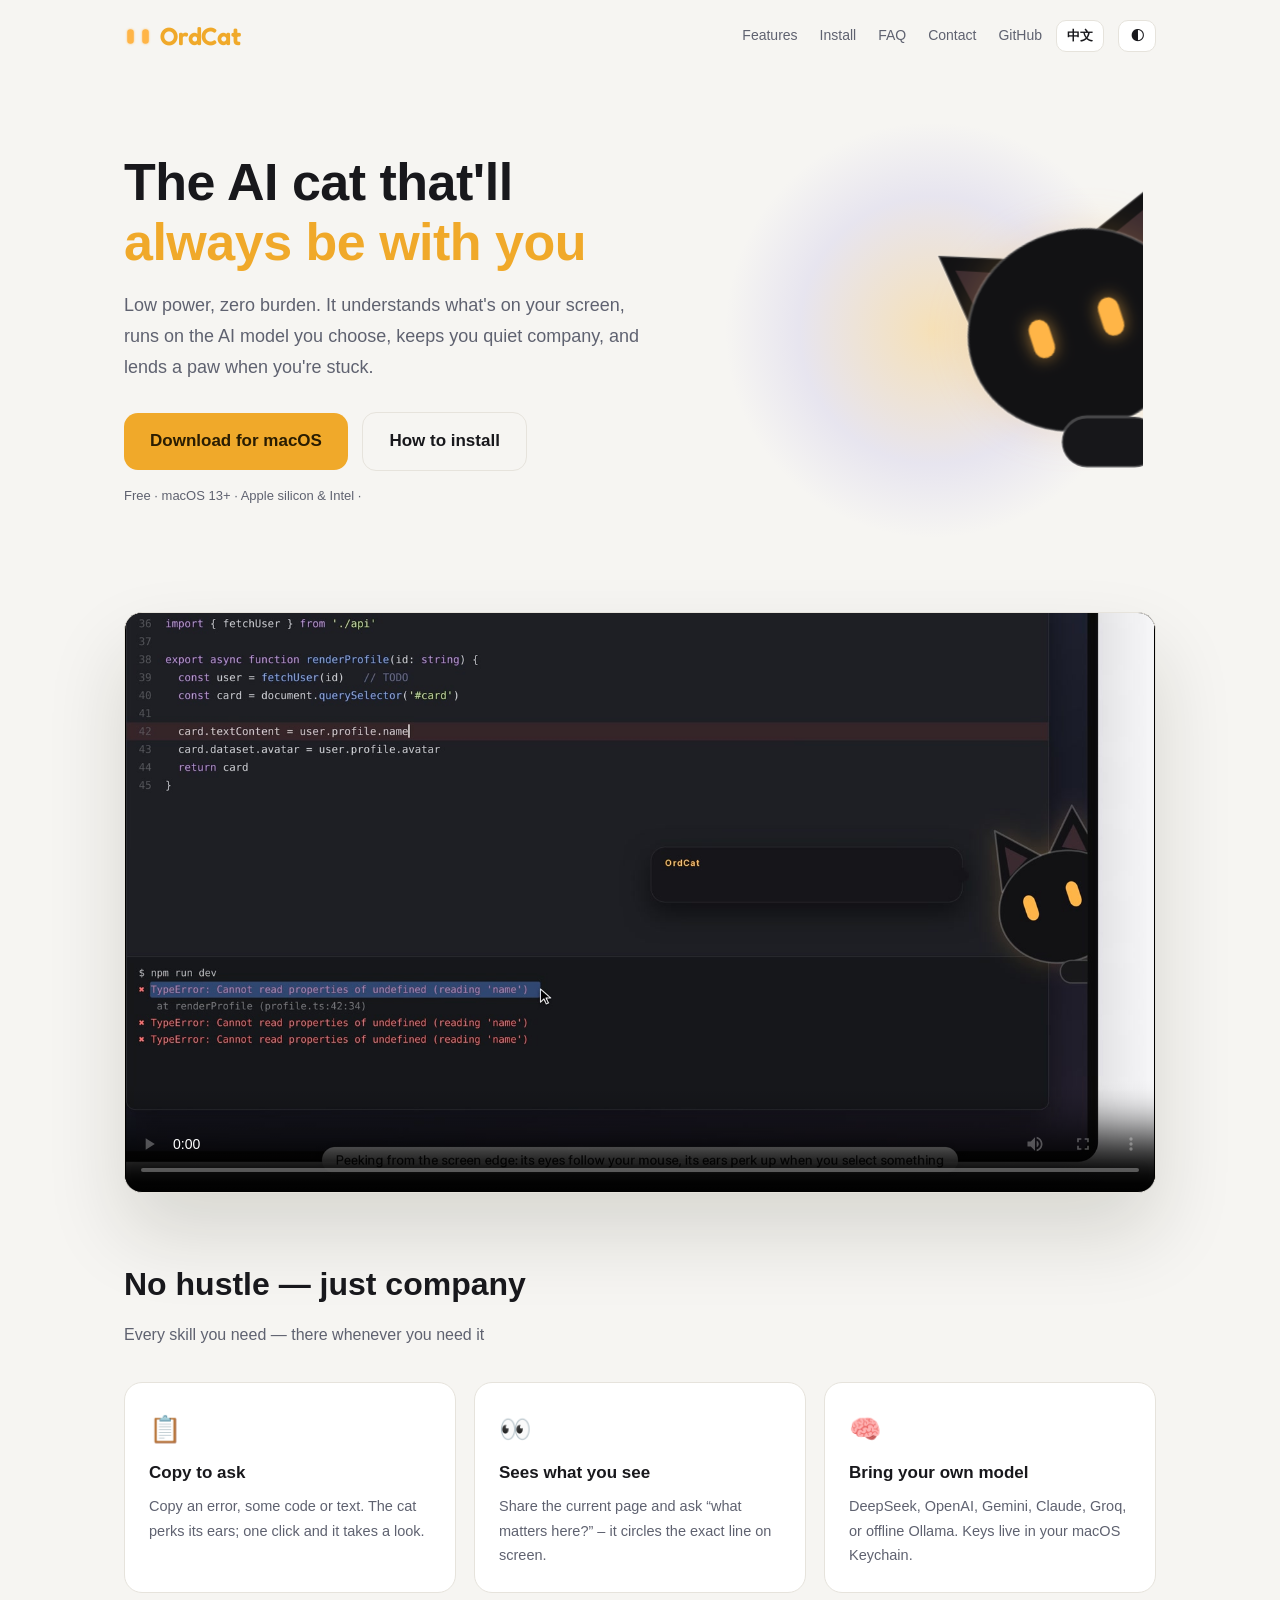
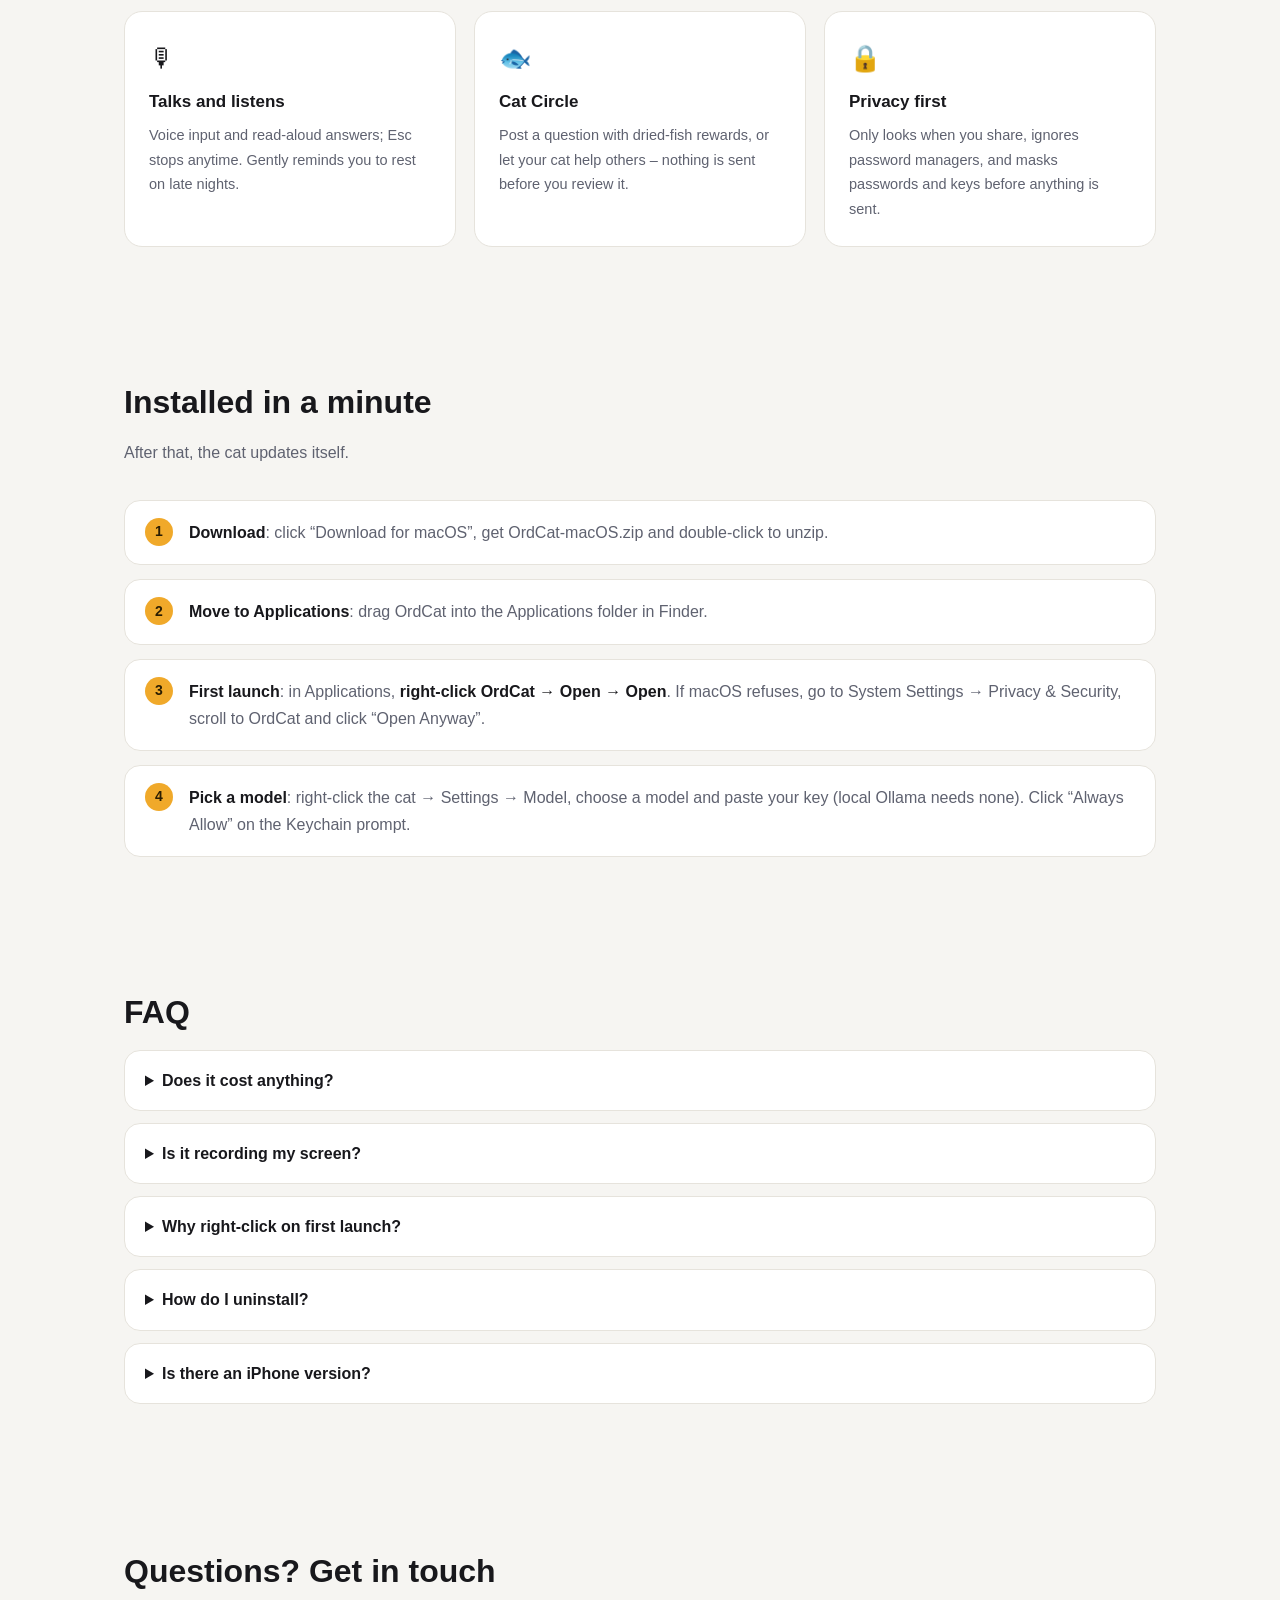
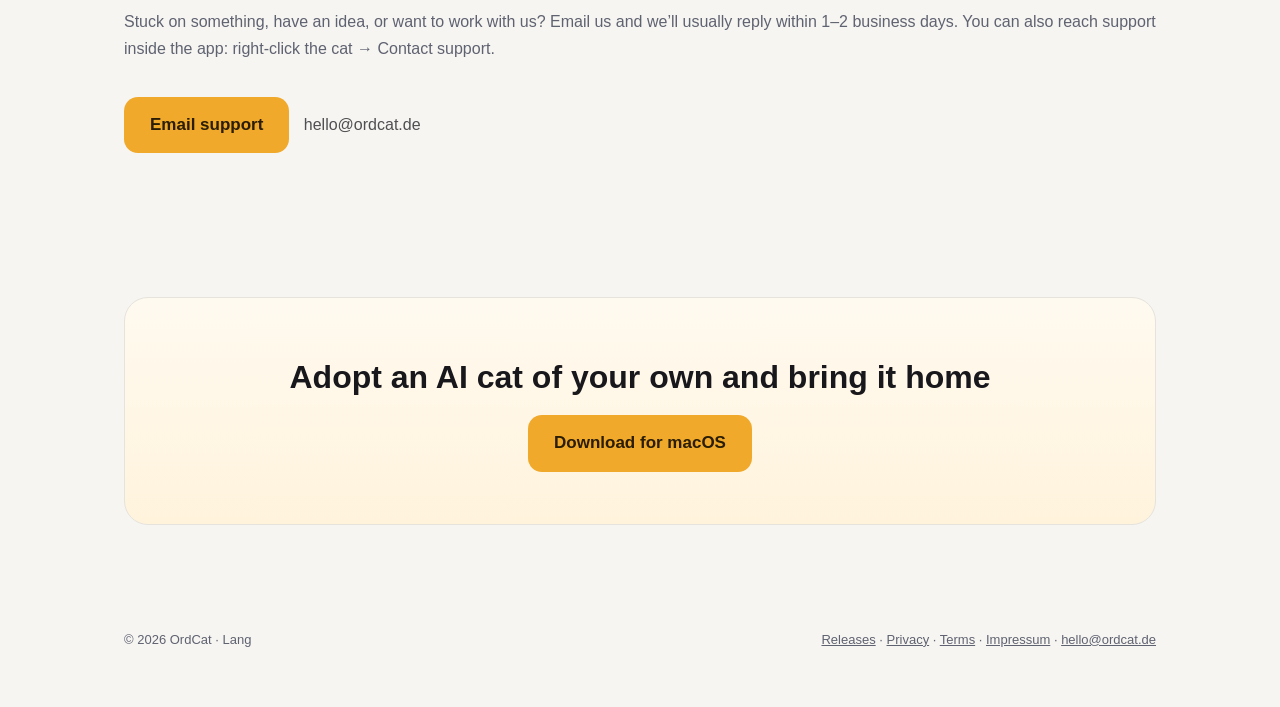
==== commit 4d7489ca: "Site: 联系我们 / Contact section (email support)" ====
--- a/index.html
+++ b/index.html
@@ -79,7 +79,7 @@
 <div class="wrap">
 <nav>
   <a class="brand" href="#"><img class="eyes" src="eyes.svg" alt="OrdCat"><span class="wm">OrdCat</span></a>
-  <div class="links"><a href="#features" data-i="nav1">功能</a><a href="#install" data-i="nav2">安装</a><a href="#faq" data-i="nav3">常见问题</a><a href="https://github.com/langideas/OrdCat">GitHub</a>
+  <div class="links"><a href="#features" data-i="nav1">功能</a><a href="#install" data-i="nav2">安装</a><a href="#faq" data-i="nav3">常见问题</a><a href="#contact" data-i="nav4">联系我们</a><a href="https://github.com/langideas/OrdCat">GitHub</a>
     <button class="tg" id="langBtn" onclick="ocToggleLang()">EN</button><button class="tg" id="themeBtn" onclick="ocCycleTheme()">◐</button></div>
 </nav>
 
@@ -112,7 +112,7 @@
 </div>
 
 <video id="demoVid" class="shot demo" controls playsinline preload="none" poster="demo-zh.jpg"></video>
-<script>(function(){var v=document.getElementById('demoVid');window.ocDemoSrc=function(l){return 'OrdCat-demo-'+l+((Math.min(screen.width,screen.height)<900||window.innerWidth<900)?'-1080':'')+'.mp4'};var l=(document.documentElement.lang||'zh').indexOf('en')===0?'en':'zh';v.setAttribute('poster','demo-'+l+'.jpg');v.setAttribute('src',ocDemoSrc(l))})()</script>
+<script>(function(){var v=document.getElementById('demoVid');window.ocDemoSrc=function(l){return 'OrdCat-demo-'+l+((Math.min(screen.width,screen.height)<900||window.innerWidth<900)?'-1080':'')+'.mp4?v=7'};var l=(document.documentElement.lang||'zh').indexOf('en')===0?'en':'zh';v.setAttribute('poster','demo-'+l+'.jpg');v.setAttribute('src',ocDemoSrc(l))})()</script>
 
 <section id="features">
   <h2 data-i="fh">不卷效率 只懂陪伴</h2>
@@ -145,6 +145,12 @@
   <details><summary data-i="q3">为什么第一次打开要右键？</summary><p data-i="a3">OrdCat 还没有经过苹果公证，macOS 会多问一句。右键打开一次之后就和普通应用一样了。</p></details>
   <details><summary data-i="q4">怎么卸载？</summary><p data-i="a4">退出 OrdCat（菜单栏 🐈‍⬛ → 退出），把「应用程序」里的 OrdCat 拖进废纸篓即可。</p></details>
   <details><summary data-i="q5">有 iPhone 版吗？</summary><p data-i="a5">在计划中，灵动岛里的小猫会晚一点和大家见面。</p></details>
+</section>
+
+<section id="contact">
+  <h2 data-i="kh">有问题找我们</h2>
+  <p class="lead" data-i="kp">使用中遇到问题、想提建议，或者想合作，都可以发邮件给我们，一般 1–2 个工作日内回复。app 里也能直接找客服：右键小猫 → 联系客服。</p>
+  <p><a class="btn" href="mailto:hello@ordcat.de?subject=OrdCat%20%E5%8F%8D%E9%A6%88" data-i="kb">发邮件给客服</a> <span style="margin-left:10px;opacity:.75">hello@ordcat.de</span></p>
 </section>
 
 <section>
@@ -190,6 +196,7 @@
  q5:"Is there an iPhone version?",a5:"It's planned – the cat in your Dynamic Island is coming a little later.",
  ch:"Adopt an AI cat of your own and bring it home",
  cl:"领养一只属于你的 AI 小猫回家",
+ kh:"Questions? Get in touch",kp:"Stuck on something, have an idea, or want to work with us? Email us and we\u2019ll usually reply within 1–2 business days. You can also reach support inside the app: right-click the cat → Contact support.",kb:"Email support",nav4:"Contact",
  ft1:"Releases",ft2:"Privacy",ft3:"Terms"
 };
 // version
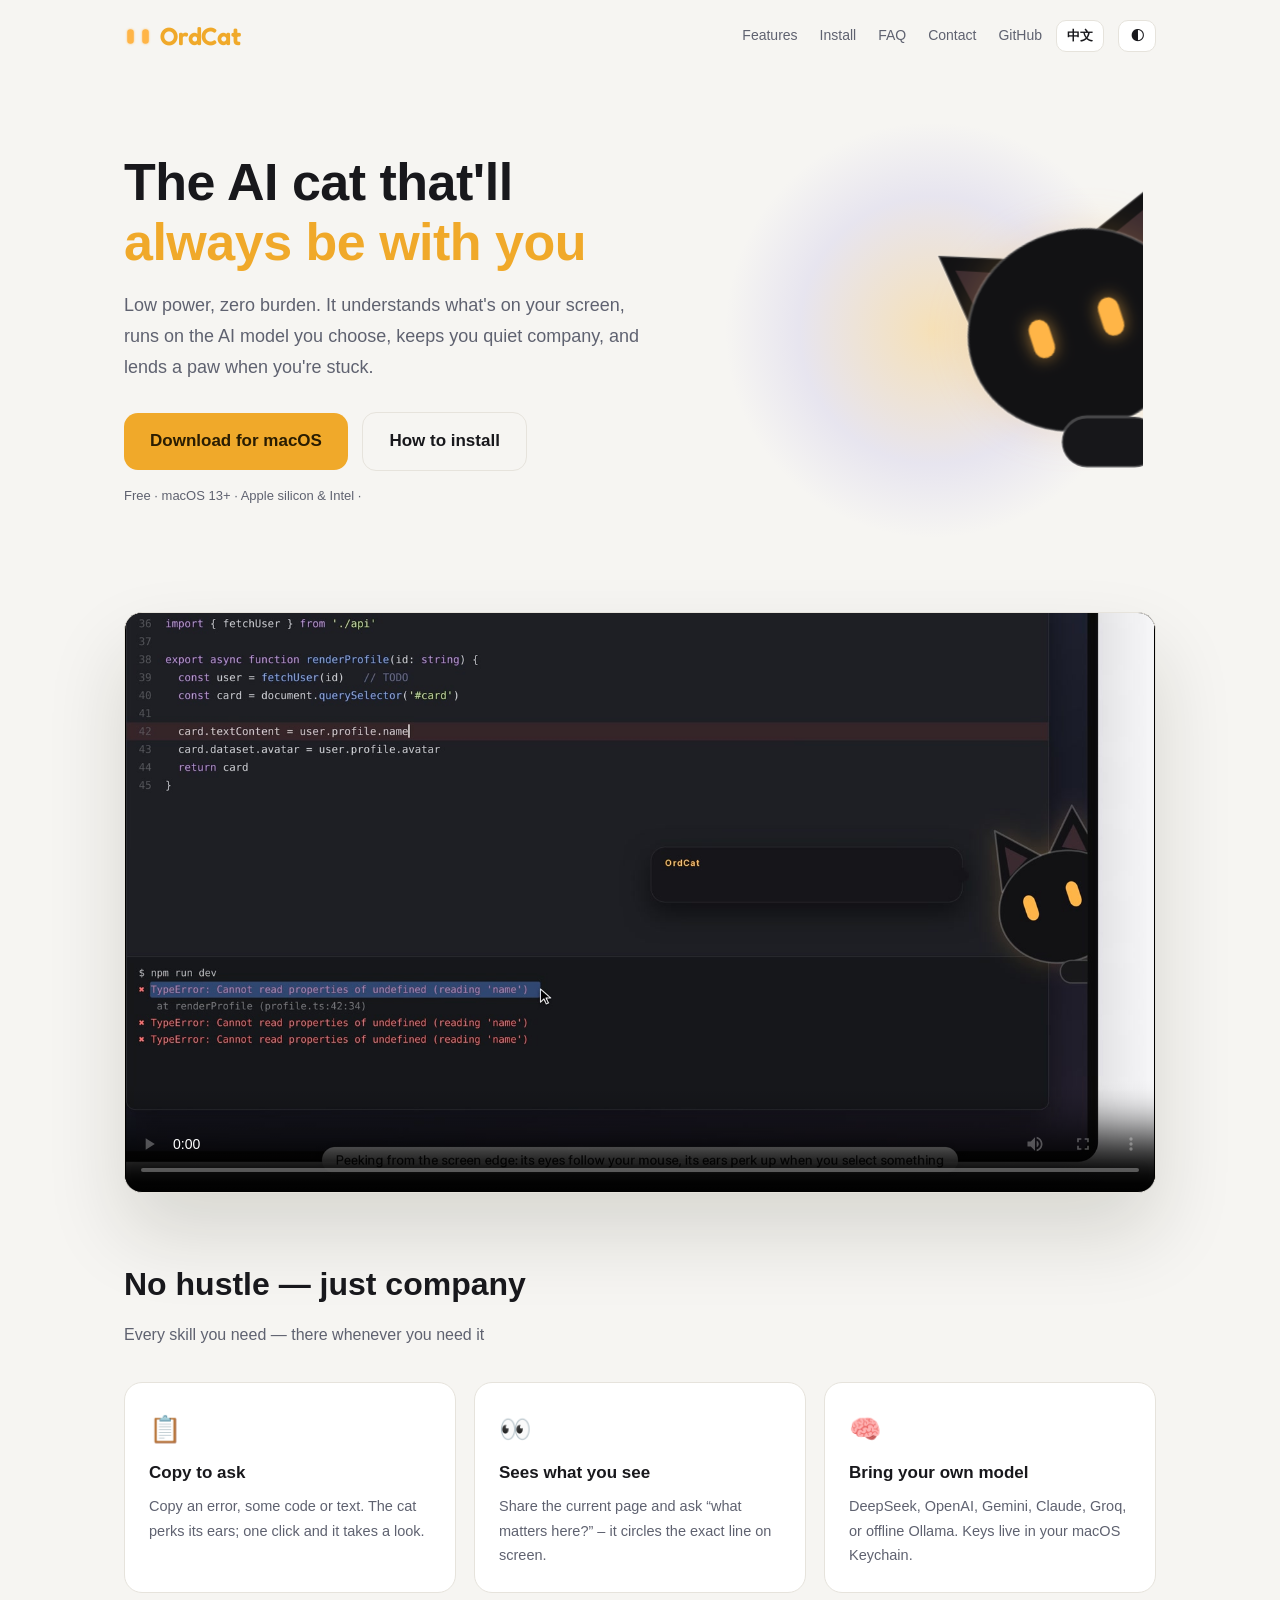
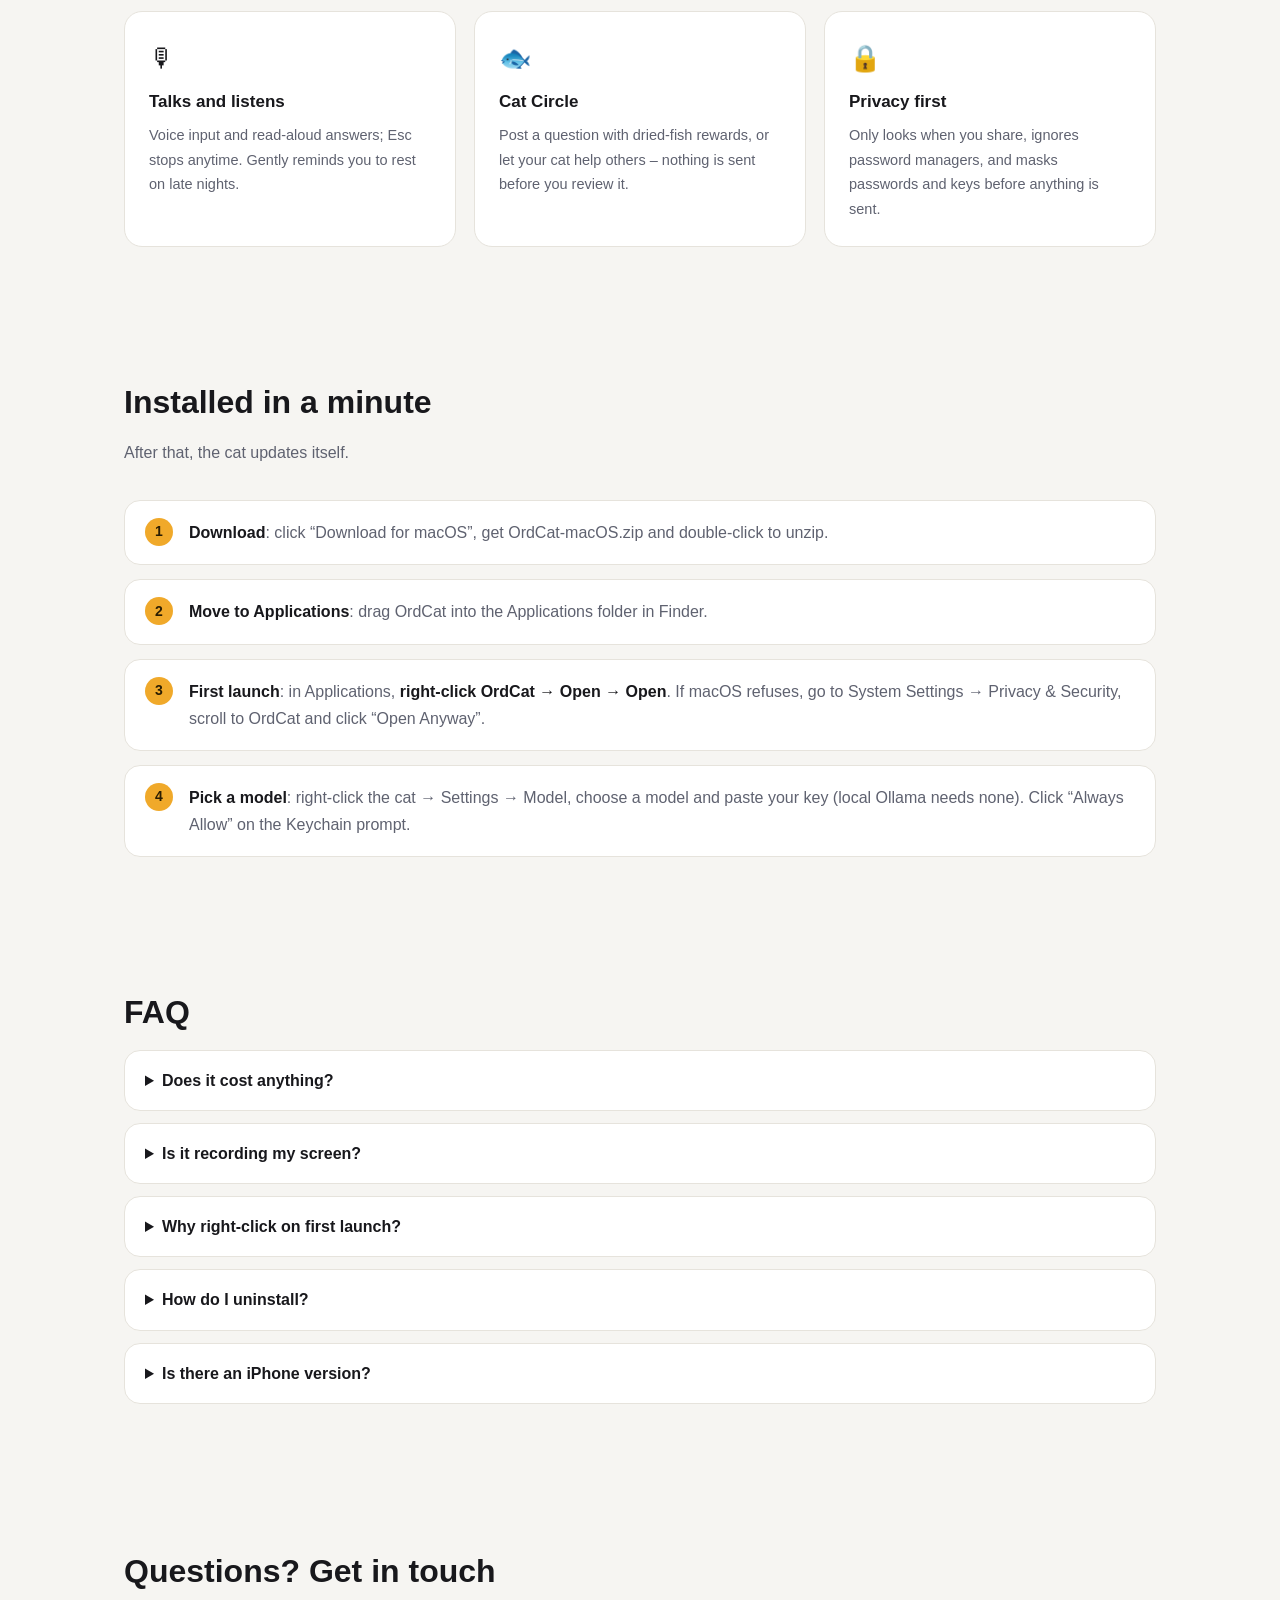
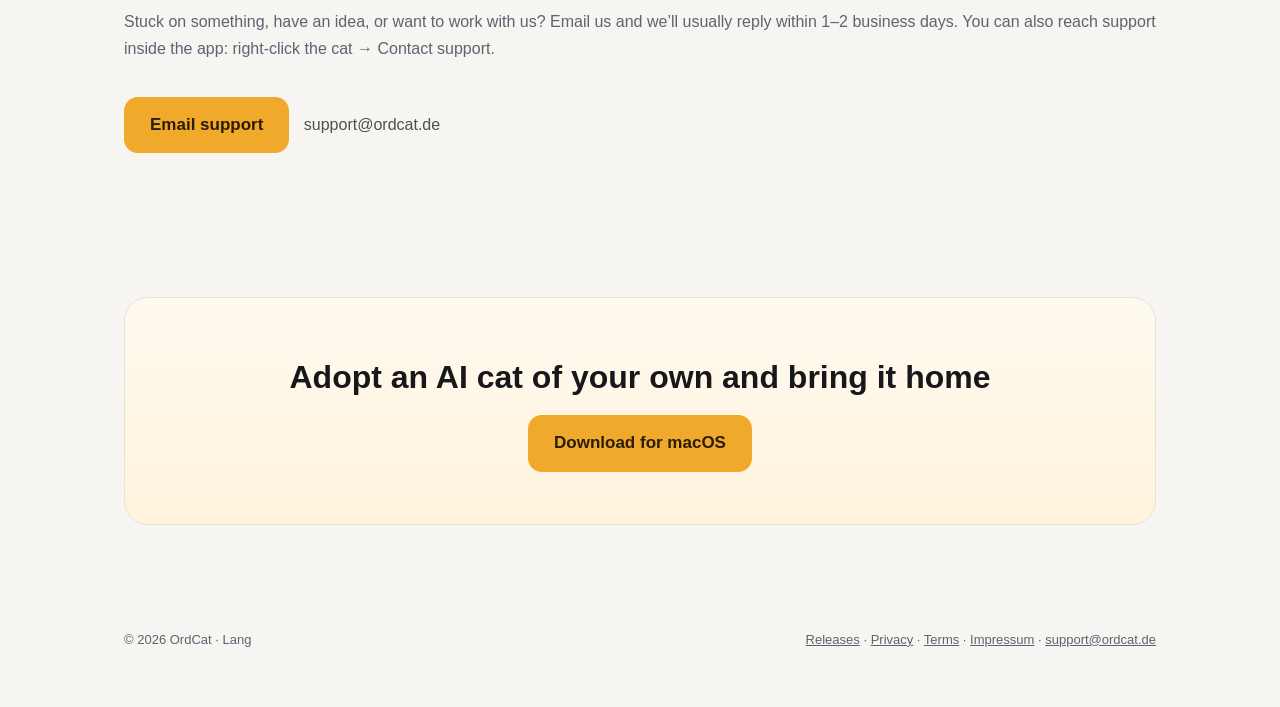
==== commit 8f2fd8be: "Support email → support@ordcat.de" ====
--- a/index.html
+++ b/index.html
@@ -150,7 +150,7 @@
 <section id="contact">
   <h2 data-i="kh">有问题找我们</h2>
   <p class="lead" data-i="kp">使用中遇到问题、想提建议，或者想合作，都可以发邮件给我们，一般 1–2 个工作日内回复。app 里也能直接找客服：右键小猫 → 联系客服。</p>
-  <p><a class="btn" href="mailto:hello@ordcat.de?subject=OrdCat%20%E5%8F%8D%E9%A6%88" data-i="kb">发邮件给客服</a> <span style="margin-left:10px;opacity:.75">hello@ordcat.de</span></p>
+  <p><a class="btn" href="mailto:support@ordcat.de?subject=OrdCat%20%E5%8F%8D%E9%A6%88" data-i="kb">发邮件给客服</a> <span style="margin-left:10px;opacity:.75">support@ordcat.de</span></p>
 </section>
 
 <section>
@@ -163,7 +163,7 @@
 
 <footer>
   <span>© 2026 OrdCat · Lang</span>
-  <span><a href="https://github.com/langideas/OrdCat/releases" data-i="ft1">更新记录</a> · <a href="privacy.html" data-i="ft2">隐私政策</a> · <a href="terms.html" data-i="ft3">用户协议</a> · <a href="impressum.html">Impressum</a> · <a href="mailto:hello@ordcat.de">hello@ordcat.de</a></span>
+  <span><a href="https://github.com/langideas/OrdCat/releases" data-i="ft1">更新记录</a> · <a href="privacy.html" data-i="ft2">隐私政策</a> · <a href="terms.html" data-i="ft3">用户协议</a> · <a href="impressum.html">Impressum</a> · <a href="mailto:support@ordcat.de">support@ordcat.de</a></span>
 </footer>
 </div>
 <script>
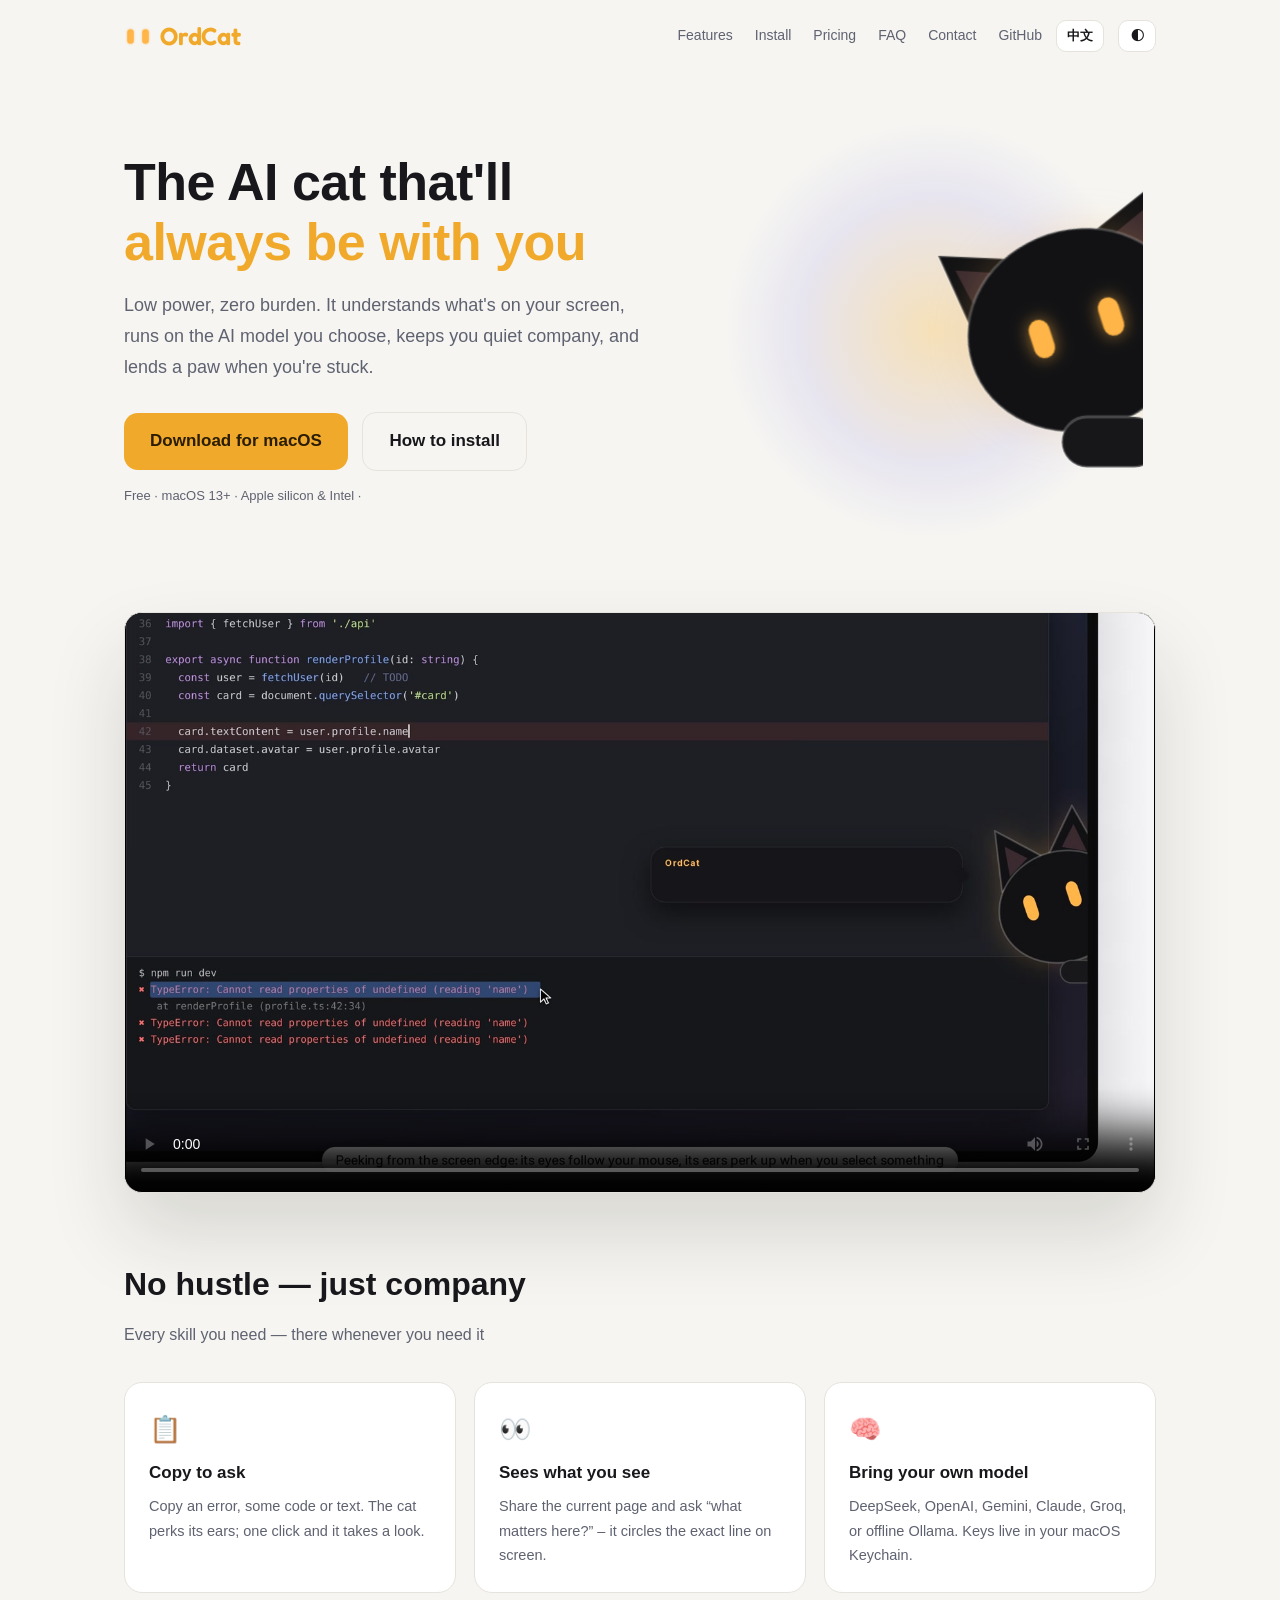
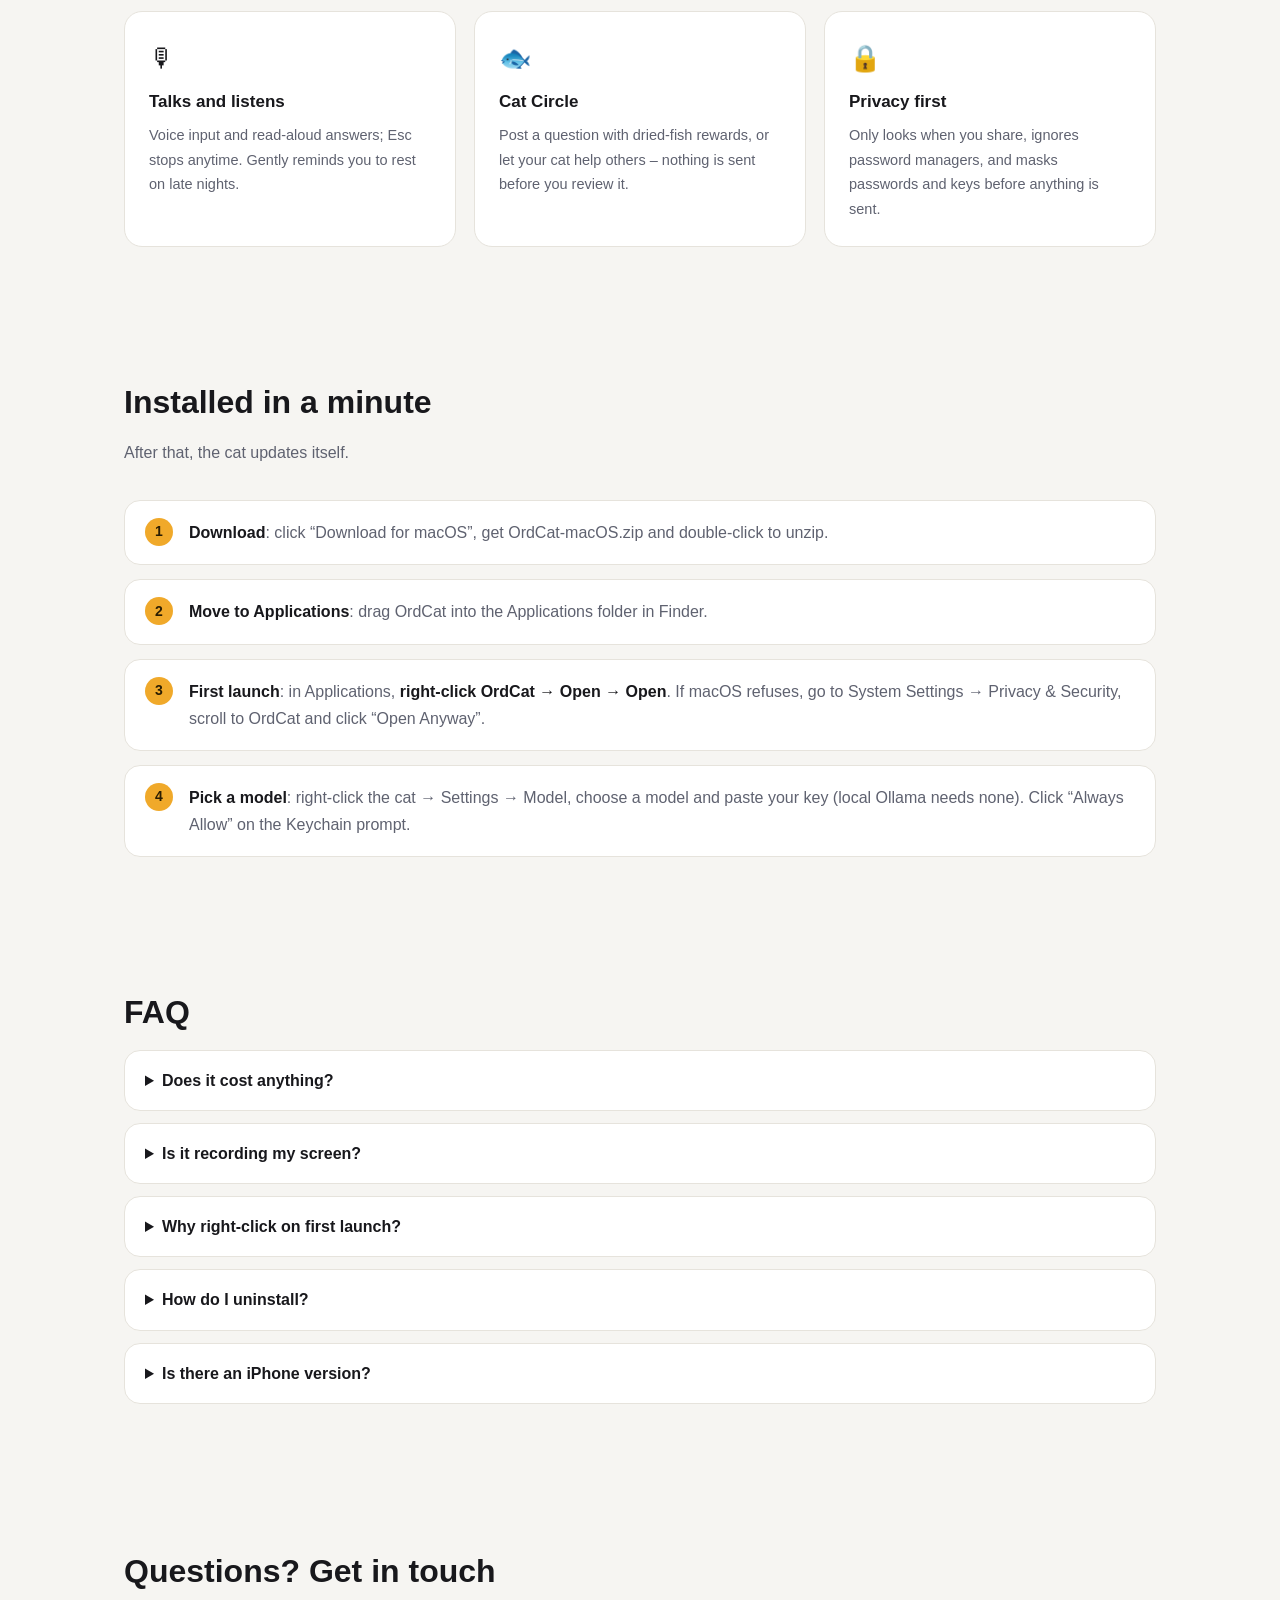
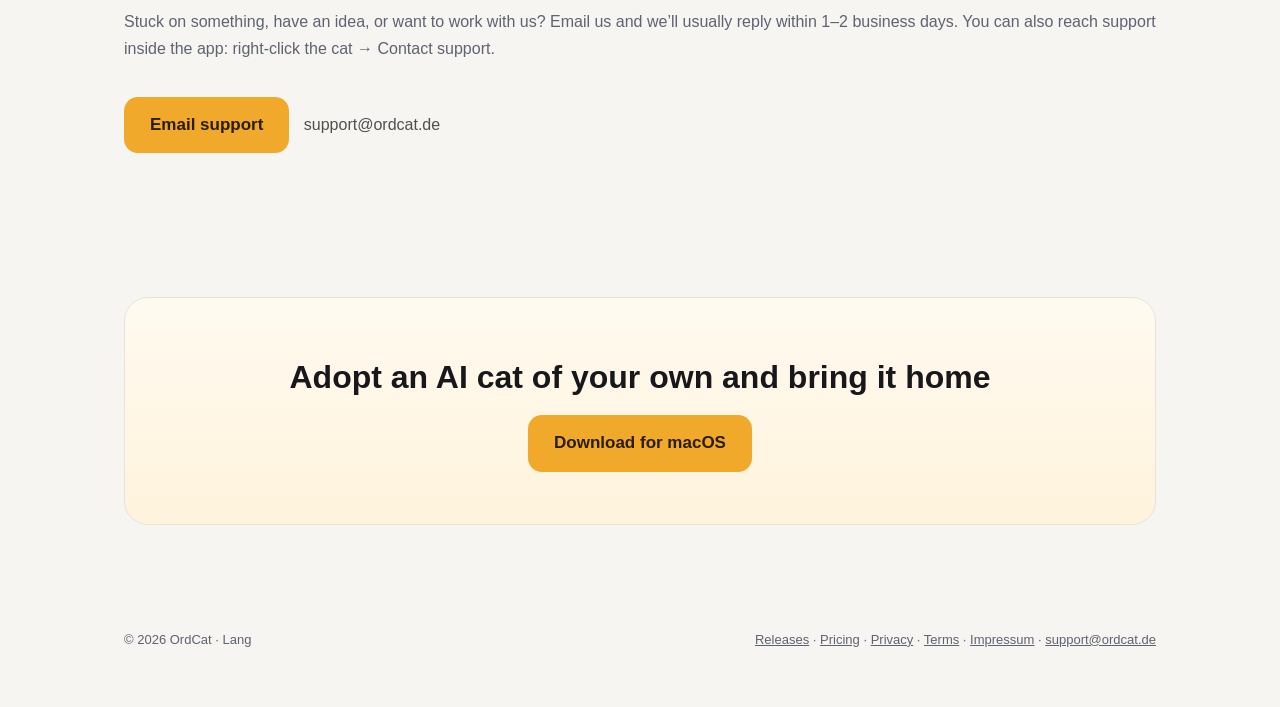
==== commit 8d77c320: "Pricing page; paid/cancel banner" ====
--- a/index.html
+++ b/index.html
@@ -79,7 +79,7 @@
 <div class="wrap">
 <nav>
   <a class="brand" href="#"><img class="eyes" src="eyes.svg" alt="OrdCat"><span class="wm">OrdCat</span></a>
-  <div class="links"><a href="#features" data-i="nav1">功能</a><a href="#install" data-i="nav2">安装</a><a href="#faq" data-i="nav3">常见问题</a><a href="#contact" data-i="nav4">联系我们</a><a href="https://github.com/langideas/OrdCat">GitHub</a>
+  <div class="links"><a href="#features" data-i="nav1">功能</a><a href="#install" data-i="nav2">安装</a><a href="pricing.html" data-i="navp">价格</a><a href="#faq" data-i="nav3">常见问题</a><a href="#contact" data-i="nav4">联系我们</a><a href="https://github.com/langideas/OrdCat">GitHub</a>
     <button class="tg" id="langBtn" onclick="ocToggleLang()">EN</button><button class="tg" id="themeBtn" onclick="ocCycleTheme()">◐</button></div>
 </nav>
 
@@ -140,7 +140,7 @@
 
 <section id="faq">
   <h2 data-i="qh">常见问题</h2>
-  <details><summary data-i="q1">要花钱吗？</summary><p data-i="a1">OrdCat 本身免费。用云端模型的话，按你自己在模型平台的账号计费；用本地 Ollama 完全免费。</p></details>
+  <details><summary data-i="q1">要花钱吗？</summary><p data-i="a1">OrdCat 本身免费。用云端模型的话，按你自己在模型平台的账号计费；用本地 Ollama 完全免费。不想配置 Key，也可以开通会员，直接用我们托管的模型，详见 <a href="pricing.html">价格</a>。</p></details>
   <details><summary data-i="q2">它会一直录屏吗？</summary><p data-i="a2">不会。小猫平时不截屏、不录音，只有你主动分享页面时才读取内容。</p></details>
   <details><summary data-i="q3">为什么第一次打开要右键？</summary><p data-i="a3">OrdCat 还没有经过苹果公证，macOS 会多问一句。右键打开一次之后就和普通应用一样了。</p></details>
   <details><summary data-i="q4">怎么卸载？</summary><p data-i="a4">退出 OrdCat（菜单栏 🐈‍⬛ → 退出），把「应用程序」里的 OrdCat 拖进废纸篓即可。</p></details>
@@ -163,12 +163,14 @@
 
 <footer>
   <span>© 2026 OrdCat · Lang</span>
-  <span><a href="https://github.com/langideas/OrdCat/releases" data-i="ft1">更新记录</a> · <a href="privacy.html" data-i="ft2">隐私政策</a> · <a href="terms.html" data-i="ft3">用户协议</a> · <a href="impressum.html">Impressum</a> · <a href="mailto:support@ordcat.de">support@ordcat.de</a></span>
+  <span><a href="https://github.com/langideas/OrdCat/releases" data-i="ft1">更新记录</a> · <a href="pricing.html" data-i="ftp">价格</a> · <a href="privacy.html" data-i="ft2">隐私政策</a> · <a href="terms.html" data-i="ft3">用户协议</a> · <a href="impressum.html">Impressum</a> · <a href="mailto:support@ordcat.de">support@ordcat.de</a></span>
 </footer>
 </div>
 <script>
+(function(){var p=new URLSearchParams(location.search).get("paid");if(p==="1"||p==="0")location.replace("pricing.html?paid="+p);})();
 window.OC_I18N={
  __title:"OrdCat",
+ navp:"Pricing",ftp:"Pricing",
  __desc:"OrdCat is an AI cat that lives at the edge of your Mac screen: low power, no burden, sees what you see, and keeps you company with the AI model you choose.",
  nav1:"Features",nav2:"Install",nav3:"FAQ",
  h1:"The AI cat that'll<br><em>always be with you</em>",
@@ -189,7 +191,7 @@
  s3:"<b>First launch</b>: in Applications, <b>right-click OrdCat → Open → Open</b>. If macOS refuses, go to System Settings → Privacy &amp; Security, scroll to OrdCat and click “Open Anyway”.",
  s4:"<b>Pick a model</b>: right-click the cat → Settings → Model, choose a model and paste your key (local Ollama needs none). Click “Always Allow” on the Keychain prompt.",
  qh:"FAQ",
- q1:"Does it cost anything?",a1:"OrdCat is free. Cloud models bill through your own provider account; local Ollama is completely free.",
+ q1:"Does it cost anything?",a1:"OrdCat is free. Cloud models bill through your own provider account; local Ollama is completely free. If you'd rather skip the keys, a membership gives you our hosted models. See <a href=\"pricing.html\">Pricing</a>.",
  q2:"Is it recording my screen?",a2:"No. The cat doesn't capture your screen or audio in the background – it only reads a page when you share it.",
  q3:"Why right-click on first launch?",a3:"OrdCat isn't notarized by Apple yet, so macOS asks once. After that it opens like any other app.",
  q4:"How do I uninstall?",a4:"Quit OrdCat (menu bar 🐈‍⬛ → Quit) and drag OrdCat from Applications to the Trash.",
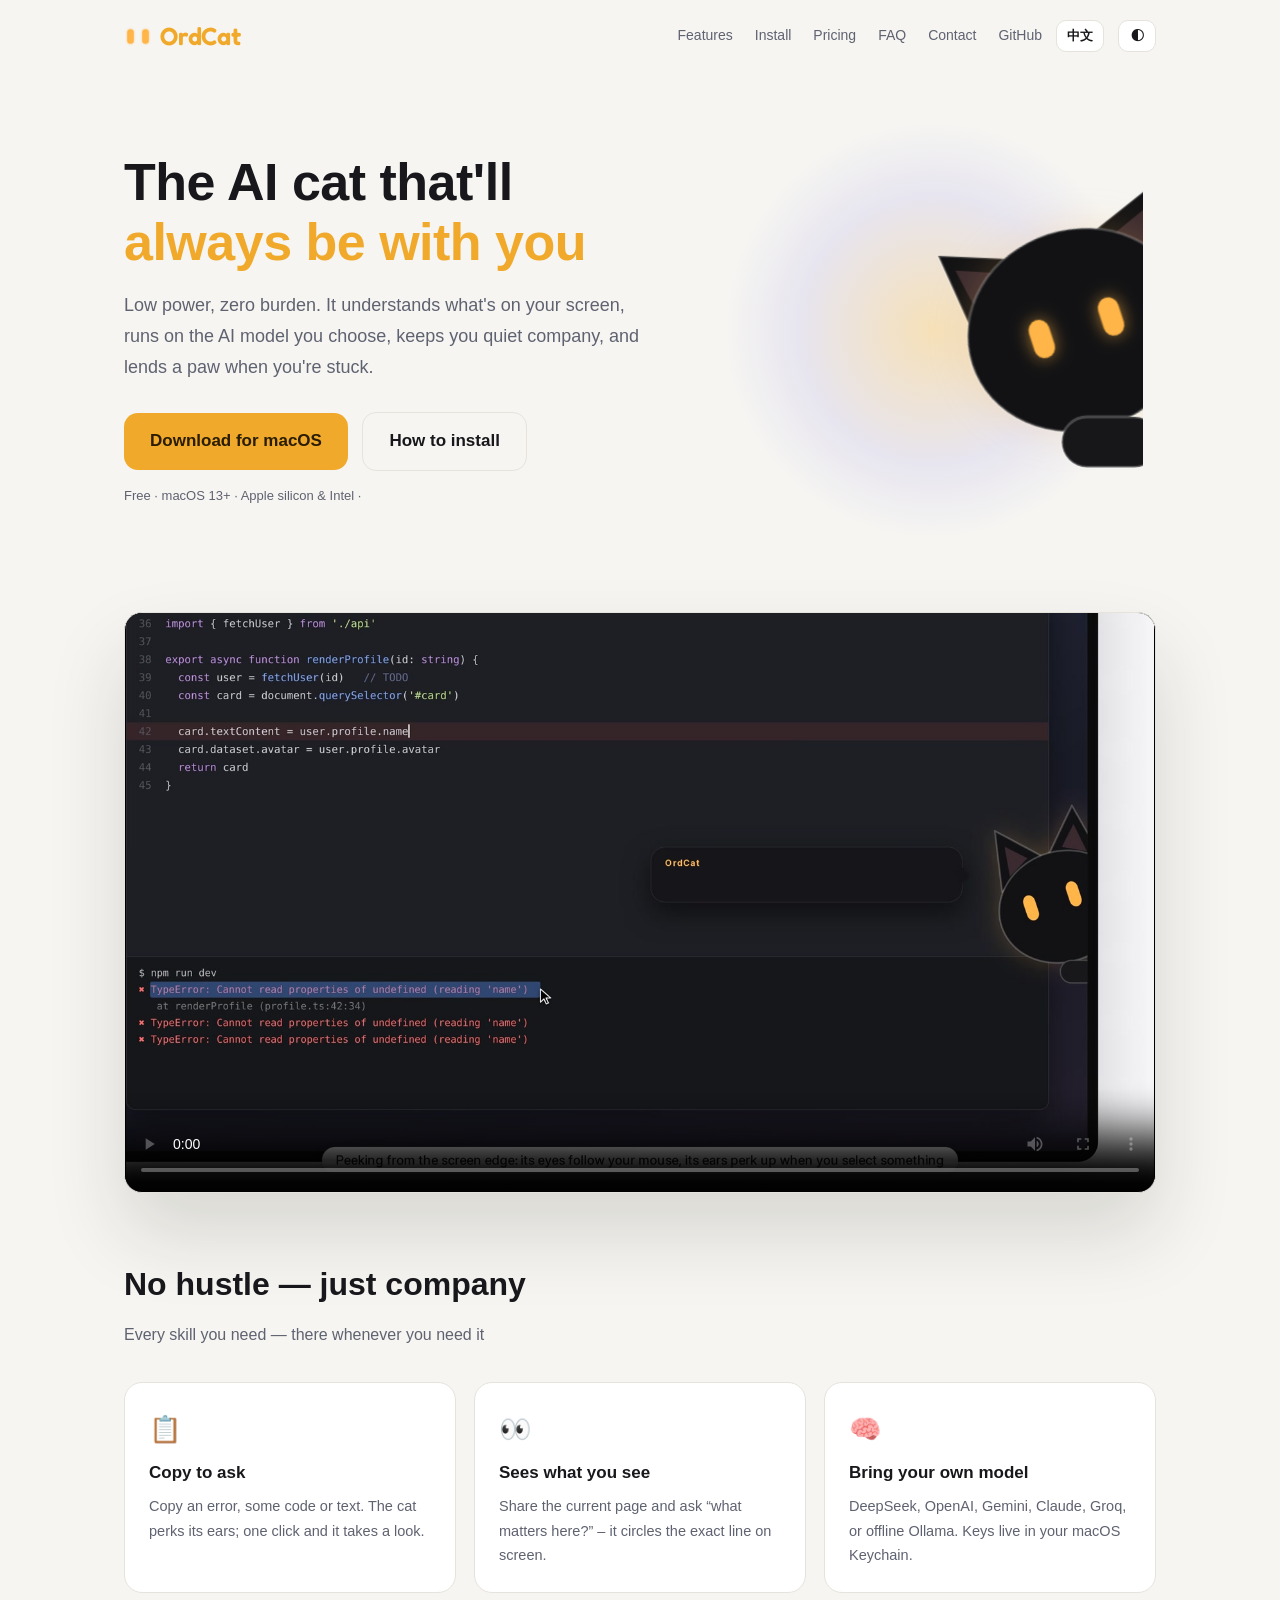
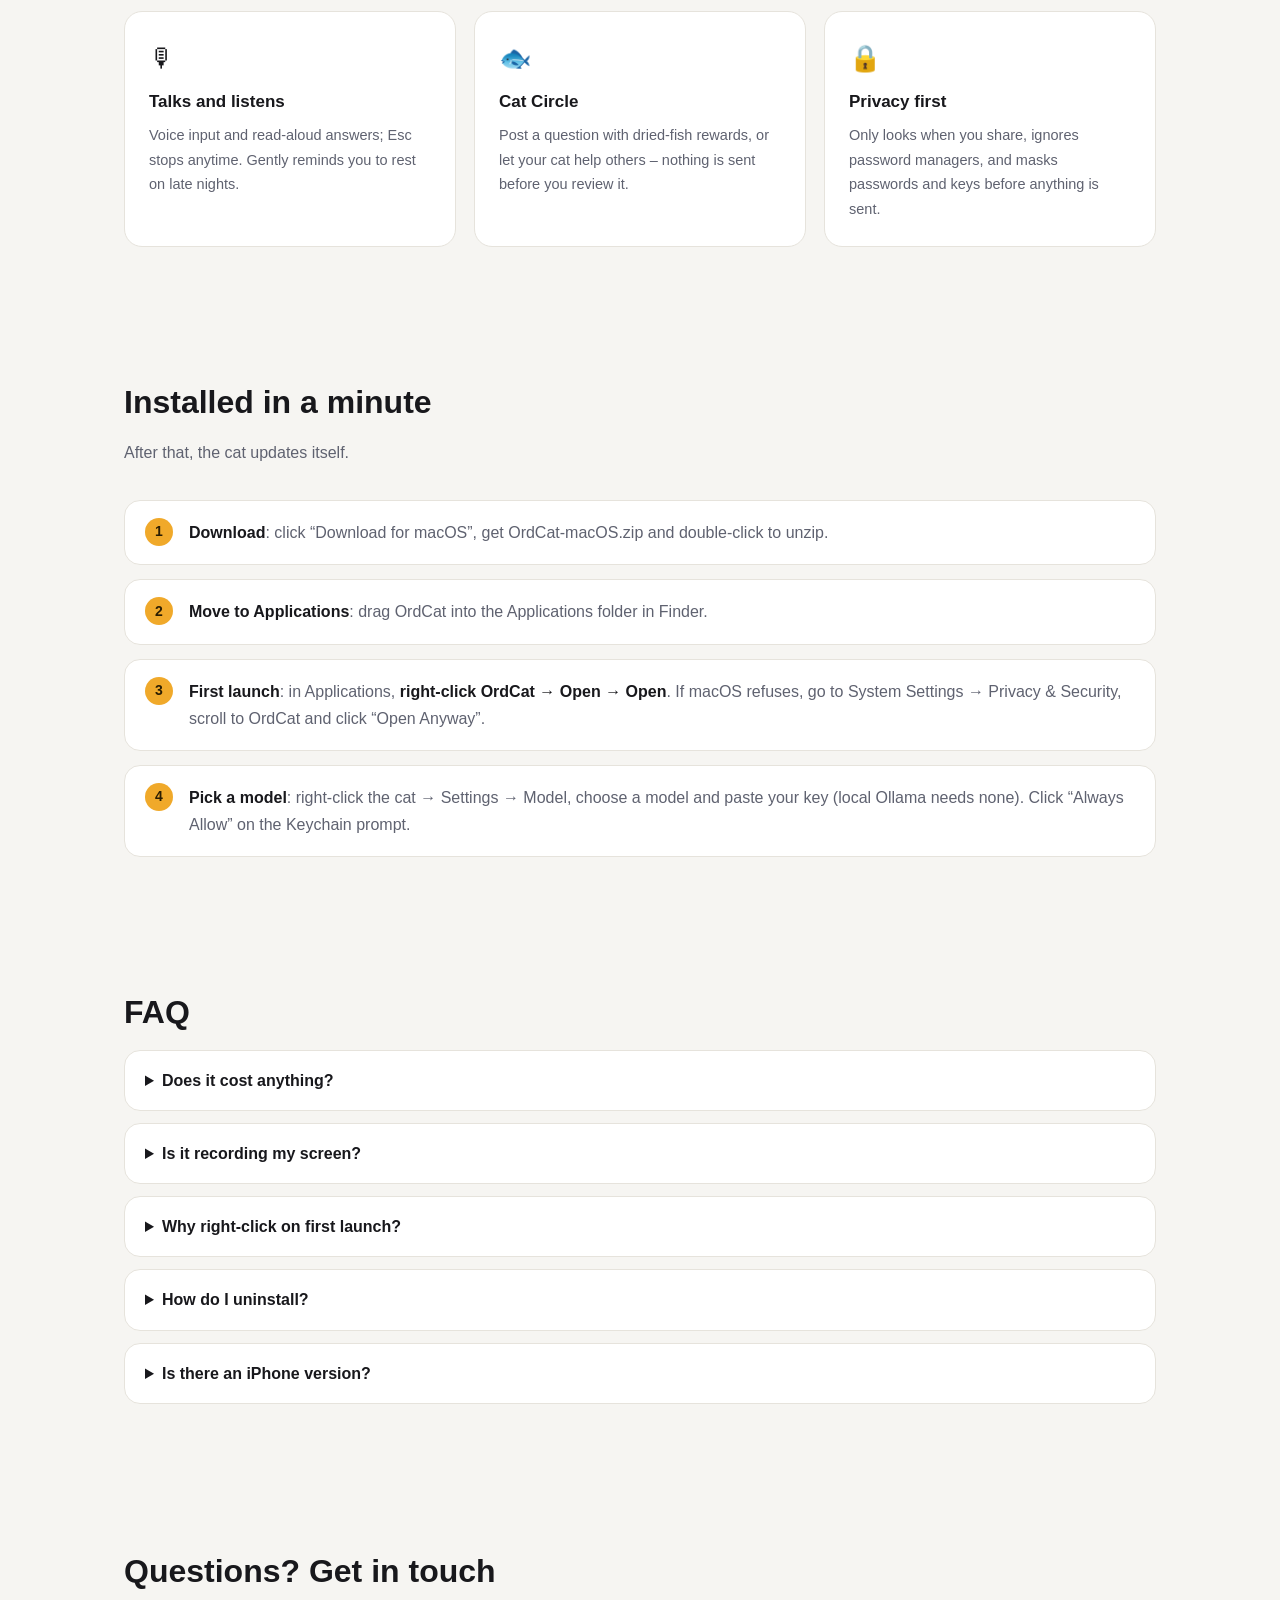
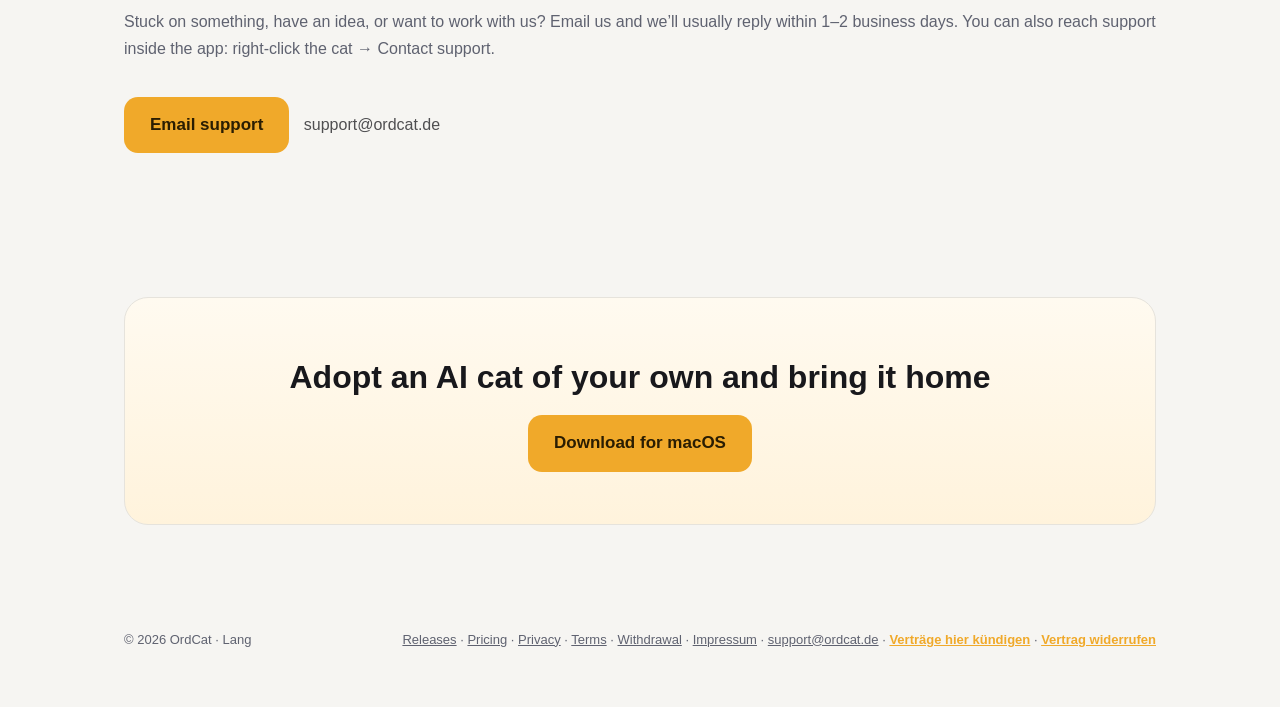
==== commit 2db02566: "Legal: Stripe payment terms, Widerrufsbelehrung + Vertrag widerrufen, Verträge hier kündigen" ====
--- a/index.html
+++ b/index.html
@@ -71,6 +71,7 @@
 .cta{text-align:center;background:linear-gradient(180deg,var(--cta1),var(--cta2));border:1px solid var(--line);border-radius:24px;padding:52px 24px}
 footer{color:var(--mute);font-size:13px;padding:40px 0 56px;display:flex;justify-content:space-between;flex-wrap:wrap;gap:12px}
 footer a{color:var(--mute)}
+footer a.kb{color:var(--amber);font-weight:600}
 @media(max-width:820px){.hero{grid-template-columns:1fr;text-align:center;padding-top:16px}.sub{margin-left:auto;margin-right:auto}.stage{max-width:300px;order:-1}h1{font-size:38px}.grid{grid-template-columns:1fr}nav .links a{display:none}.brand .cn{display:none}}
 [data-lang=en] .cl-sub{display:none}
 </style>
@@ -163,14 +164,14 @@
 
 <footer>
   <span>© 2026 OrdCat · Lang</span>
-  <span><a href="https://github.com/langideas/OrdCat/releases" data-i="ft1">更新记录</a> · <a href="pricing.html" data-i="ftp">价格</a> · <a href="privacy.html" data-i="ft2">隐私政策</a> · <a href="terms.html" data-i="ft3">用户协议</a> · <a href="impressum.html">Impressum</a> · <a href="mailto:support@ordcat.de">support@ordcat.de</a></span>
+  <span><a href="https://github.com/langideas/OrdCat/releases" data-i="ft1">更新记录</a> · <a href="pricing.html" data-i="ftp">价格</a> · <a href="privacy.html" data-i="ft2">隐私政策</a> · <a href="terms.html" data-i="ft3">用户协议</a> · <a href="widerruf.html" data-i="ftw">撤回说明</a> · <a href="impressum.html">Impressum</a> · <a href="mailto:support@ordcat.de">support@ordcat.de</a> · <a class="kb" href="kuendigen.html">Verträge hier kündigen</a> · <a class="kb" href="widerruf.html#widerrufen">Vertrag widerrufen</a></span>
 </footer>
 </div>
 <script>
 (function(){var p=new URLSearchParams(location.search).get("paid");if(p==="1"||p==="0")location.replace("pricing.html?paid="+p);})();
 window.OC_I18N={
  __title:"OrdCat",
- navp:"Pricing",ftp:"Pricing",
+ navp:"Pricing",ftp:"Pricing",ftw:"Withdrawal",
  __desc:"OrdCat is an AI cat that lives at the edge of your Mac screen: low power, no burden, sees what you see, and keeps you company with the AI model you choose.",
  nav1:"Features",nav2:"Install",nav3:"FAQ",
  h1:"The AI cat that'll<br><em>always be with you</em>",
